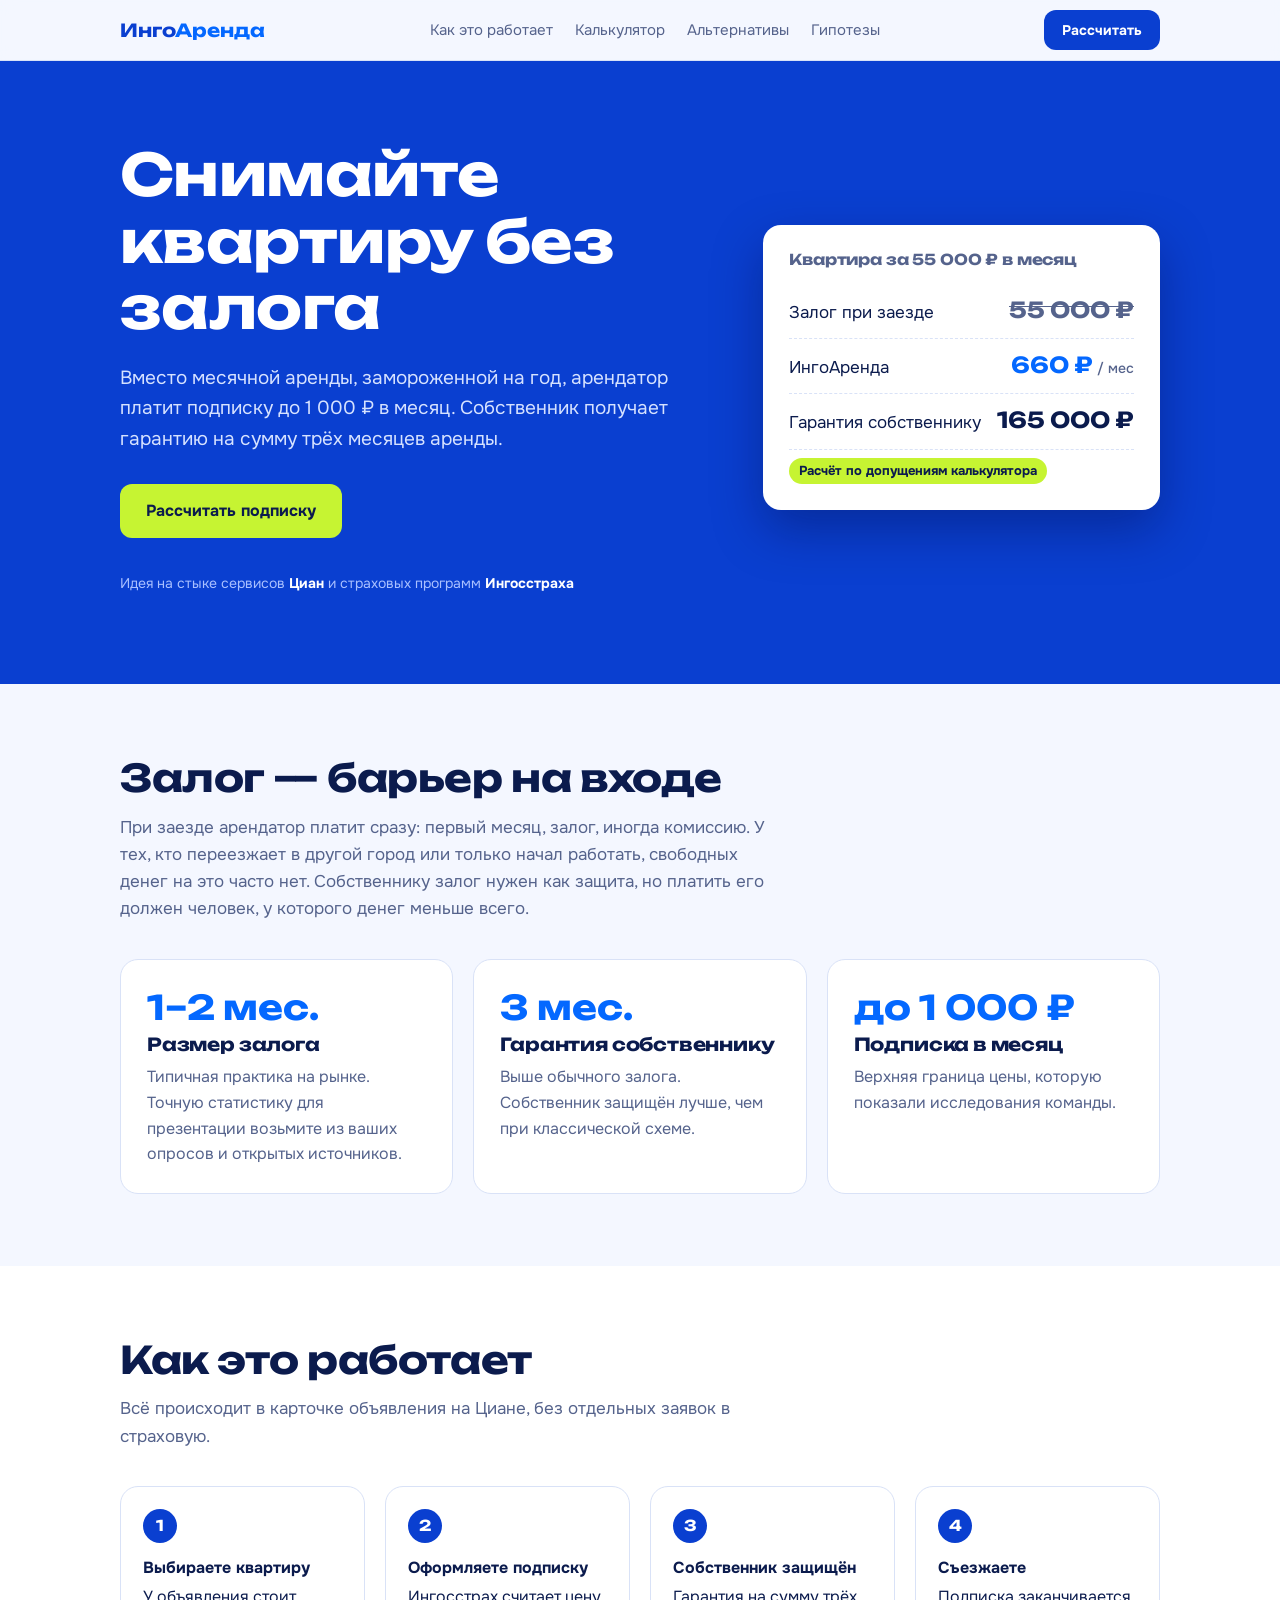
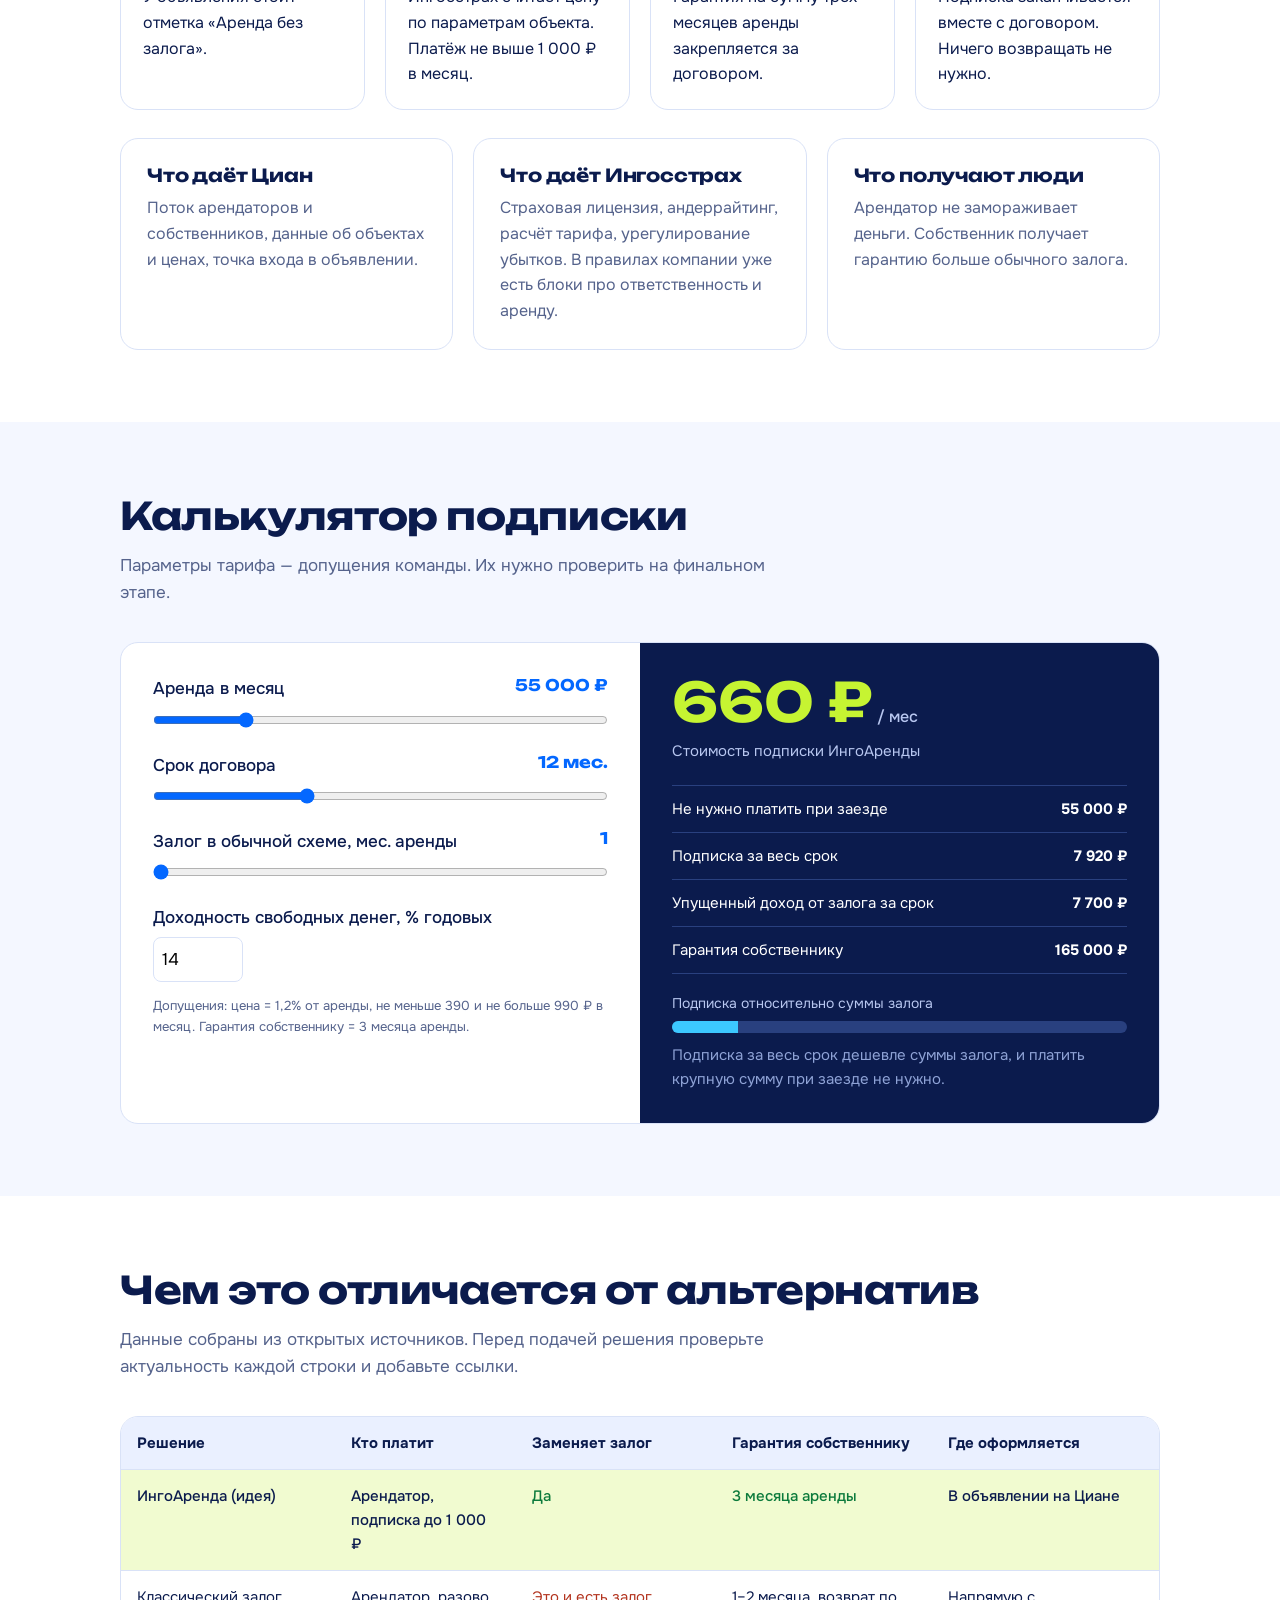
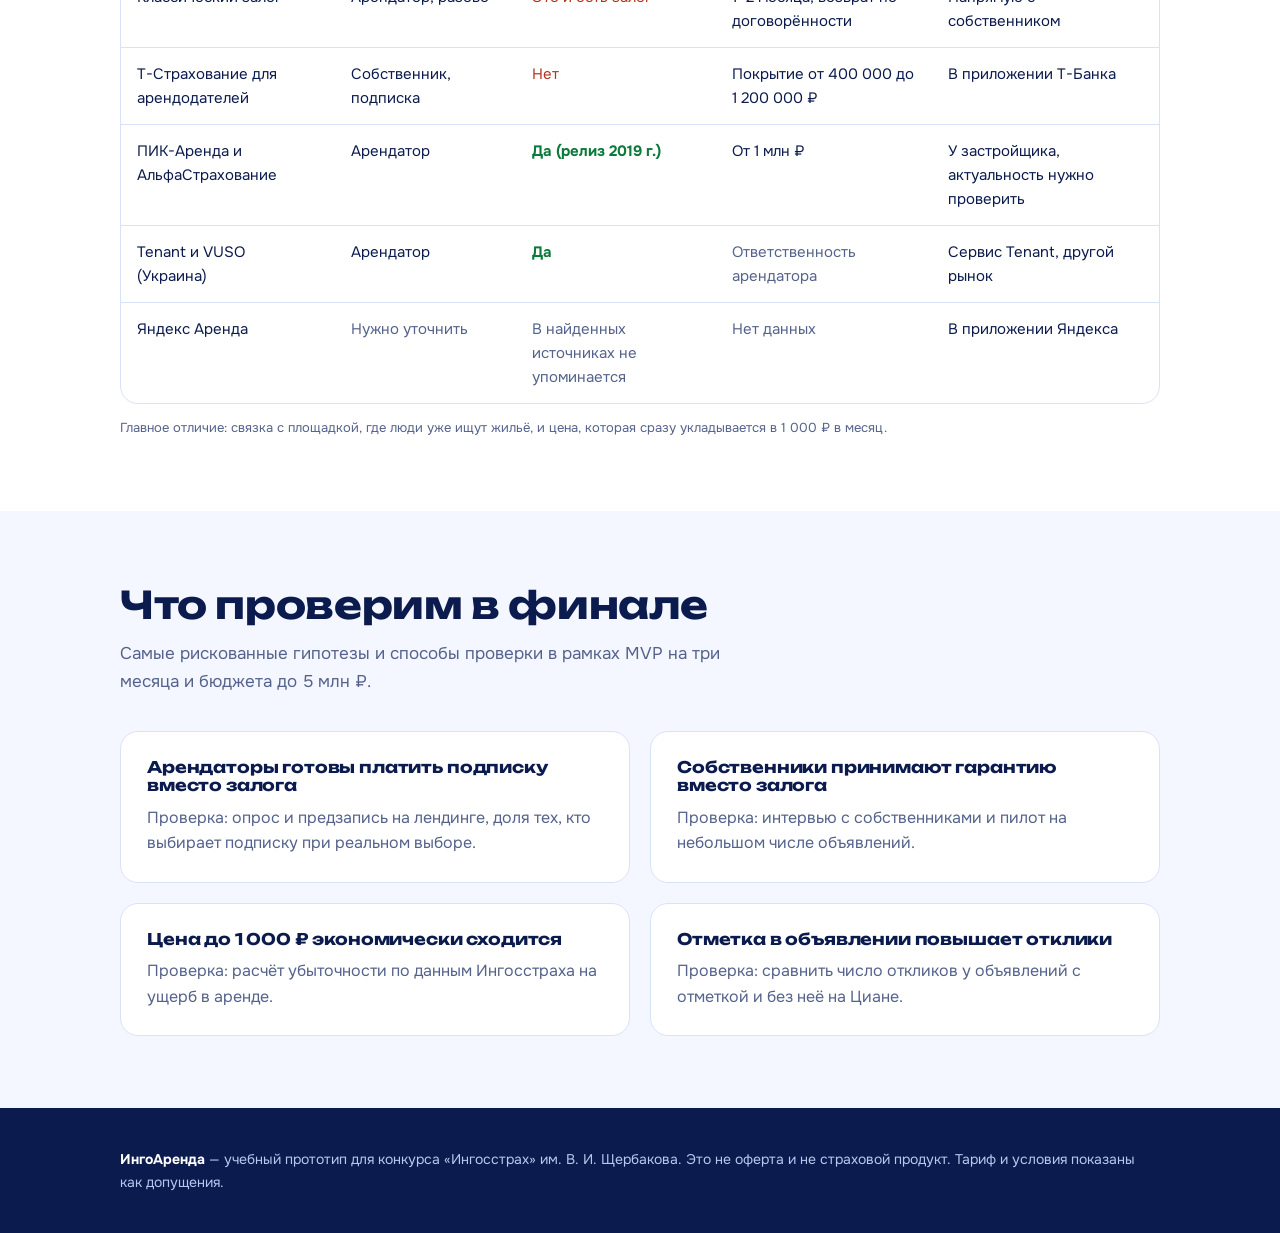
==== index.html @ 10650f71 "Rename index (5).html to index.html" ====
<!DOCTYPE html>
<html lang="ru">
<head>
<meta charset="utf-8">
<meta name="viewport" content="width=device-width, initial-scale=1">
<title>ИнгоАренда — съём без залога</title>
<meta name="description" content="Подписка до 1 000 ₽ в месяц вместо залога. Собственник получает гарантию на 3 месяца аренды. Совместная идея Циана и Ингосстраха.">
<link rel="icon" href="data:image/svg+xml,<svg xmlns='http://www.w3.org/2000/svg' viewBox='0 0 100 100'><text y='.9em' font-size='90'>🔑</text></svg>">
<link rel="preconnect" href="https://fonts.googleapis.com">
<link rel="preconnect" href="https://fonts.gstatic.com" crossorigin>
<link href="https://fonts.googleapis.com/css2?family=Onest:wght@400;500;700&family=Unbounded:wght@500;700&display=swap" rel="stylesheet">
<style>
:root{--ink:#0B1B4D;--ingos:#0A3FD0;--cian:#0468FF;--cyan:#3CC8FF;--lime:#C6F432;--bg:#F4F7FF;--card:#fff;--line:#D9E2F7;--mute:#55638C;--r:18px}
*{box-sizing:border-box;margin:0}
html{scroll-behavior:smooth}
body{font:400 17px/1.6 Onest,system-ui,sans-serif;color:var(--ink);background:var(--bg)}
h1,h2,h3{font-family:Unbounded,Onest,sans-serif;font-weight:700;line-height:1.15;letter-spacing:-.01em}
a{color:inherit}
.wrap{max-width:1080px;margin:0 auto;padding:0 20px}
section{padding:72px 0}
h2{font-size:clamp(26px,4vw,38px);margin-bottom:14px}
.lead{color:var(--mute);max-width:60ch;margin-bottom:36px}
header{position:sticky;top:0;z-index:5;background:rgba(244,247,255,.92);backdrop-filter:blur(8px);border-bottom:1px solid var(--line)}
nav{display:flex;align-items:center;justify-content:space-between;height:60px}
.logo{font:700 18px Unbounded,sans-serif;text-decoration:none;color:var(--ingos)}
.logo span{color:var(--cian)}
nav ul{display:flex;gap:22px;list-style:none;padding:0;font-size:15px}
nav a{text-decoration:none;color:var(--mute)}nav a:hover{color:var(--ink)}
.btn{display:inline-block;background:var(--ingos);color:#fff;padding:14px 26px;border-radius:12px;font-weight:700;text-decoration:none;border:0;cursor:pointer;font-size:16px;font-family:inherit}
.btn:hover{background:var(--cian)}
:focus-visible{outline:3px solid var(--cyan);outline-offset:2px}
.hero{background:var(--ingos);color:#fff;padding:80px 0 90px;overflow:hidden}
.hero-grid{display:grid;grid-template-columns:1.2fr .8fr;gap:48px;align-items:center}
.hero h1{font-size:clamp(32px,5.6vw,58px);margin-bottom:22px}
.hero p{font-size:19px;color:#D6E2FF;max-width:48ch;margin-bottom:30px}
.hero .btn{background:var(--lime);color:var(--ink)}
.hero .btn:hover{background:#fff}
.partners{margin-top:34px;font-size:14px;color:#A9C0FF}
.partners b{color:#fff}
.swap{background:#fff;color:var(--ink);border-radius:var(--r);padding:26px;box-shadow:0 20px 50px rgba(0,10,60,.35)}
.swap h3{font-size:15px;color:var(--mute);margin-bottom:16px}
.row{display:flex;justify-content:space-between;align-items:baseline;padding:12px 0;border-bottom:1px dashed var(--line)}
.row:last-child{border:0}
.row s{color:var(--mute)}
.row strong{font:700 22px Unbounded,sans-serif}
.row.new strong{color:var(--cian)}
.tag{display:inline-block;background:var(--lime);padding:3px 10px;border-radius:99px;font-size:13px;font-weight:700;margin-top:8px}
.grid3{display:grid;grid-template-columns:repeat(3,1fr);gap:20px}
.card{background:var(--card);border:1px solid var(--line);border-radius:var(--r);padding:26px}
.card h3{font-size:18px;margin-bottom:10px}
.card p{color:var(--mute);font-size:16px}
.stat{font:700 34px Unbounded,sans-serif;color:var(--cian);margin-bottom:6px}
.steps{counter-reset:s;list-style:none;padding:0;display:grid;grid-template-columns:repeat(4,1fr);gap:20px}
.steps li{counter-increment:s;background:var(--card);border:1px solid var(--line);border-radius:var(--r);padding:22px;font-size:16px}
.steps li::before{content:counter(s);display:grid;place-items:center;width:34px;height:34px;border-radius:50%;background:var(--ingos);color:#fff;font:700 15px Unbounded,sans-serif;margin-bottom:12px}
.steps b{display:block;margin-bottom:4px}
.calc{display:grid;grid-template-columns:1fr 1fr;gap:0;border-radius:var(--r);overflow:hidden;border:1px solid var(--line);background:#fff}
.calc .in{padding:32px}
.calc .out{background:var(--ink);color:#fff;padding:32px}
label{display:block;font-weight:500;margin:0 0 6px}
.val{float:right;font:700 16px Unbounded,sans-serif;color:var(--cian)}
input[type=range]{width:100%;accent-color:var(--cian);margin-bottom:24px}
input[type=number]{width:90px;padding:8px;border:1px solid var(--line);border-radius:8px;font:inherit}
.big{font:700 clamp(38px,6vw,54px) Unbounded,sans-serif;color:var(--lime);line-height:1}
.big small{font:500 16px Onest;color:#B8C7F0}
.out p{color:#B8C7F0;font-size:15px;margin:10px 0 0}
.kv{margin-top:22px;border-top:1px solid #29407F}
.kv div{display:flex;justify-content:space-between;gap:12px;padding:11px 0;border-bottom:1px solid #29407F;font-size:15px}
.kv b{color:#fff;white-space:nowrap}
.bar{height:12px;background:#29407F;border-radius:6px;margin-top:6px;overflow:hidden}
.bar i{display:block;height:100%;background:var(--cyan);width:0;transition:width .4s}
.note{font-size:13px;color:var(--mute);margin-top:14px}
.out .note{color:#8FA3D6}
.tw{overflow-x:auto;border:1px solid var(--line);border-radius:var(--r);background:#fff}
table{border-collapse:collapse;width:100%;min-width:760px;font-size:15px}
th,td{padding:14px 16px;text-align:left;vertical-align:top;border-bottom:1px solid var(--line)}
th{background:#EAF0FF;font-weight:700}
tr:last-child td{border:0}
tr.us td{background:#F1FBD0;font-weight:500}
.y{color:#0B7A3B;font-weight:700}.n{color:#B3341F}.q{color:var(--mute)}
.hyp{display:grid;grid-template-columns:repeat(2,1fr);gap:20px}
.hyp .card h3{font-size:16px}
footer{background:var(--ink);color:#B8C7F0;padding:40px 0;font-size:14px}
footer b{color:#fff}
@media(max-width:860px){.hero-grid,.calc,.hyp{grid-template-columns:1fr}.grid3{grid-template-columns:1fr}.steps{grid-template-columns:1fr 1fr}nav ul{display:none}section{padding:52px 0}}
@media(max-width:480px){.steps{grid-template-columns:1fr}}
@media(prefers-reduced-motion:reduce){*{transition:none!important;scroll-behavior:auto!important}}
</style>
</head>
<body>
<header><div class="wrap"><nav>
<a class="logo" href="#top">Инго<span>Аренда</span></a>
<ul><li><a href="#how">Как это работает</a></li><li><a href="#calc">Калькулятор</a></li><li><a href="#compare">Альтернативы</a></li><li><a href="#hyp">Гипотезы</a></li></ul>
<a class="btn" href="#calc" style="padding:9px 18px;font-size:14px">Рассчитать</a>
</nav></div></header>

<main id="top">
<div class="hero"><div class="wrap hero-grid">
<div>
<h1>Снимайте квартиру без залога</h1>
<p>Вместо месячной аренды, замороженной на год, арендатор платит подписку до 1 000 ₽ в месяц. Собственник получает гарантию на сумму трёх месяцев аренды.</p>
<a class="btn" href="#calc">Рассчитать подписку</a>
<div class="partners">Идея на стыке сервисов <b>Циан</b> и страховых программ <b>Ингосстраха</b></div>
</div>
<div class="swap">
<h3>Квартира за 55 000 ₽ в месяц</h3>
<div class="row"><span>Залог при заезде</span><s><strong>55 000 ₽</strong></s></div>
<div class="row new"><span>ИнгоАренда</span><strong>660 ₽<small style="font:500 14px Onest;color:#55638C"> / мес</small></strong></div>
<div class="row"><span>Гарантия собственнику</span><strong>165 000 ₽</strong></div>
<span class="tag">Расчёт по допущениям калькулятора</span>
</div>
</div></div>

<section id="problem"><div class="wrap">
<h2>Залог — барьер на входе</h2>
<p class="lead">При заезде арендатор платит сразу: первый месяц, залог, иногда комиссию. У тех, кто переезжает в другой город или только начал работать, свободных денег на это часто нет. Собственнику залог нужен как защита, но платить его должен человек, у которого денег меньше всего.</p>
<div class="grid3">
<div class="card"><div class="stat">1–2 мес.</div><h3>Размер залога</h3><p>Типичная практика на рынке. Точную статистику для презентации возьмите из ваших опросов и открытых источников.</p></div>
<div class="card"><div class="stat">3 мес.</div><h3>Гарантия собственнику</h3><p>Выше обычного залога. Собственник защищён лучше, чем при классической схеме.</p></div>
<div class="card"><div class="stat">до 1 000 ₽</div><h3>Подписка в месяц</h3><p>Верхняя граница цены, которую показали исследования команды.</p></div>
</div>
</div></section>

<section id="how" style="background:#fff"><div class="wrap">
<h2>Как это работает</h2>
<p class="lead">Всё происходит в карточке объявления на Циане, без отдельных заявок в страховую.</p>
<ol class="steps">
<li><b>Выбираете квартиру</b>У объявления стоит отметка «Аренда без залога».</li>
<li><b>Оформляете подписку</b>Ингосстрах считает цену по параметрам объекта. Платёж не выше 1 000 ₽ в месяц.</li>
<li><b>Собственник защищён</b>Гарантия на сумму трёх месяцев аренды закрепляется за договором.</li>
<li><b>Съезжаете</b>Подписка заканчивается вместе с договором. Ничего возвращать не нужно.</li>
</ol>
<div class="grid3" style="margin-top:28px">
<div class="card"><h3>Что даёт Циан</h3><p>Поток арендаторов и собственников, данные об объектах и ценах, точка входа в объявлении.</p></div>
<div class="card"><h3>Что даёт Ингосстрах</h3><p>Страховая лицензия, андеррайтинг, расчёт тарифа, урегулирование убытков. В правилах компании уже есть блоки про ответственность и аренду.</p></div>
<div class="card"><h3>Что получают люди</h3><p>Арендатор не замораживает деньги. Собственник получает гарантию больше обычного залога.</p></div>
</div>
</div></section>

<section id="calc"><div class="wrap">
<h2>Калькулятор подписки</h2>
<p class="lead">Параметры тарифа — допущения команды. Их нужно проверить на финальном этапе.</p>
<div class="calc">
<div class="in">
<label for="rent">Аренда в месяц <span class="val" id="rentV"></span></label>
<input id="rent" type="range" min="20000" max="200000" step="1000" value="55000">
<label for="term">Срок договора <span class="val" id="termV"></span></label>
<input id="term" type="range" min="6" max="24" step="1" value="12">
<label for="dep">Залог в обычной схеме, мес. аренды <span class="val" id="depV"></span></label>
<input id="dep" type="range" min="1" max="3" step="1" value="1">
<label for="rate">Доходность свободных денег, % годовых</label>
<input id="rate" type="number" min="0" max="30" step="1" value="14">
<p class="note">Допущения: цена = 1,2% от аренды, не меньше 390 и не больше 990 ₽ в месяц. Гарантия собственнику = 3 месяца аренды.</p>
</div>
<div class="out" aria-live="polite">
<div class="big"><span id="price">0</span> ₽<small> / мес</small></div>
<p>Стоимость подписки ИнгоАренды</p>
<div class="kv">
<div><span>Не нужно платить при заезде</span><b id="frozen"></b></div>
<div><span>Подписка за весь срок</span><b id="total"></b></div>
<div><span>Упущенный доход от залога за срок</span><b id="lost"></b></div>
<div><span>Гарантия собственнику</span><b id="guar"></b></div>
</div>
<div style="margin-top:18px;font-size:14px;color:#B8C7F0">Подписка относительно суммы залога<div class="bar"><i id="bar"></i></div></div>
<p class="note" id="verdict"></p>
</div>
</div>
</div></section>

<section id="compare" style="background:#fff"><div class="wrap">
<h2>Чем это отличается от альтернатив</h2>
<p class="lead">Данные собраны из открытых источников. Перед подачей решения проверьте актуальность каждой строки и добавьте ссылки.</p>
<div class="tw"><table>
<thead><tr><th>Решение</th><th>Кто платит</th><th>Заменяет залог</th><th>Гарантия собственнику</th><th>Где оформляется</th></tr></thead>
<tbody>
<tr class="us"><td>ИнгоАренда (идея)</td><td>Арендатор, подписка до 1 000 ₽</td><td class="y">Да</td><td class="y">3 месяца аренды</td><td>В объявлении на Циане</td></tr>
<tr><td>Классический залог</td><td>Арендатор, разово</td><td class="n">Это и есть залог</td><td>1–2 месяца, возврат по договорённости</td><td>Напрямую с собственником</td></tr>
<tr><td>Т-Страхование для арендодателей</td><td>Собственник, подписка</td><td class="n">Нет</td><td>Покрытие от 400 000 до 1 200 000 ₽</td><td>В приложении Т-Банка</td></tr>
<tr><td>ПИК-Аренда и АльфаСтрахование</td><td>Арендатор</td><td class="y">Да (релиз 2019 г.)</td><td>От 1 млн ₽</td><td>У застройщика, актуальность нужно проверить</td></tr>
<tr><td>Tenant и VUSO (Украина)</td><td>Арендатор</td><td class="y">Да</td><td class="q">Ответственность арендатора</td><td>Сервис Tenant, другой рынок</td></tr>
<tr><td>Яндекс Аренда</td><td class="q">Нужно уточнить</td><td class="q">В найденных источниках не упоминается</td><td class="q">Нет данных</td><td>В приложении Яндекса</td></tr>
</tbody></table></div>
<p class="note">Главное отличие: связка с площадкой, где люди уже ищут жильё, и цена, которая сразу укладывается в 1 000 ₽ в месяц.</p>
</div></section>

<section id="hyp"><div class="wrap">
<h2>Что проверим в финале</h2>
<p class="lead">Самые рискованные гипотезы и способы проверки в рамках MVP на три месяца и бюджета до 5 млн ₽.</p>
<div class="hyp">
<div class="card"><h3>Арендаторы готовы платить подписку вместо залога</h3><p>Проверка: опрос и предзапись на лендинге, доля тех, кто выбирает подписку при реальном выборе.</p></div>
<div class="card"><h3>Собственники принимают гарантию вместо залога</h3><p>Проверка: интервью с собственниками и пилот на небольшом числе объявлений.</p></div>
<div class="card"><h3>Цена до 1 000 ₽ экономически сходится</h3><p>Проверка: расчёт убыточности по данным Ингосстраха на ущерб в аренде.</p></div>
<div class="card"><h3>Отметка в объявлении повышает отклики</h3><p>Проверка: сравнить число откликов у объявлений с отметкой и без неё на Циане.</p></div>
</div>
</div></section>
</main>

<footer><div class="wrap"><b>ИнгоАренда</b> — учебный прототип для конкурса «Ингосстрах» им. В. И. Щербакова. Это не оферта и не страховой продукт. Тариф и условия показаны как допущения.</div></footer>

<script>
const $=id=>document.getElementById(id);
const fmt=n=>Math.round(n).toLocaleString('ru-RU').replace(/\u00a0/g,' ')+' ₽';
function calc(){
  const rent=+$('rent').value, term=+$('term').value, dep=+$('dep').value;
  const rate=Math.max(0,Math.min(30,+$('rate').value||0));
  const price=Math.min(990,Math.max(390,Math.round(rent*0.012/10)*10));
  const frozen=rent*dep, total=price*term, lost=frozen*rate/100*term/12;
  $('rentV').textContent=fmt(rent);
  $('termV').textContent=term+' мес.';
  $('depV').textContent=dep;
  $('price').textContent=price.toLocaleString('ru-RU');
  $('frozen').textContent=fmt(frozen);
  $('total').textContent=fmt(total);
  $('lost').textContent=fmt(lost);
  $('guar').textContent=fmt(rent*3);
  $('bar').style.width=Math.min(100,total/frozen*100)+'%';
  $('verdict').textContent=total>frozen
    ? 'Подписка за весь срок дороже залога, но залог возвращают, а подписка нет. Ценность в том, что не нужно платить крупную сумму при заезде.'
    : 'Подписка за весь срок дешевле суммы залога, и платить крупную сумму при заезде не нужно.';
}
document.querySelectorAll('.in input').forEach(e=>e.addEventListener('input',calc));
calc();
</script>
</body>
</html>
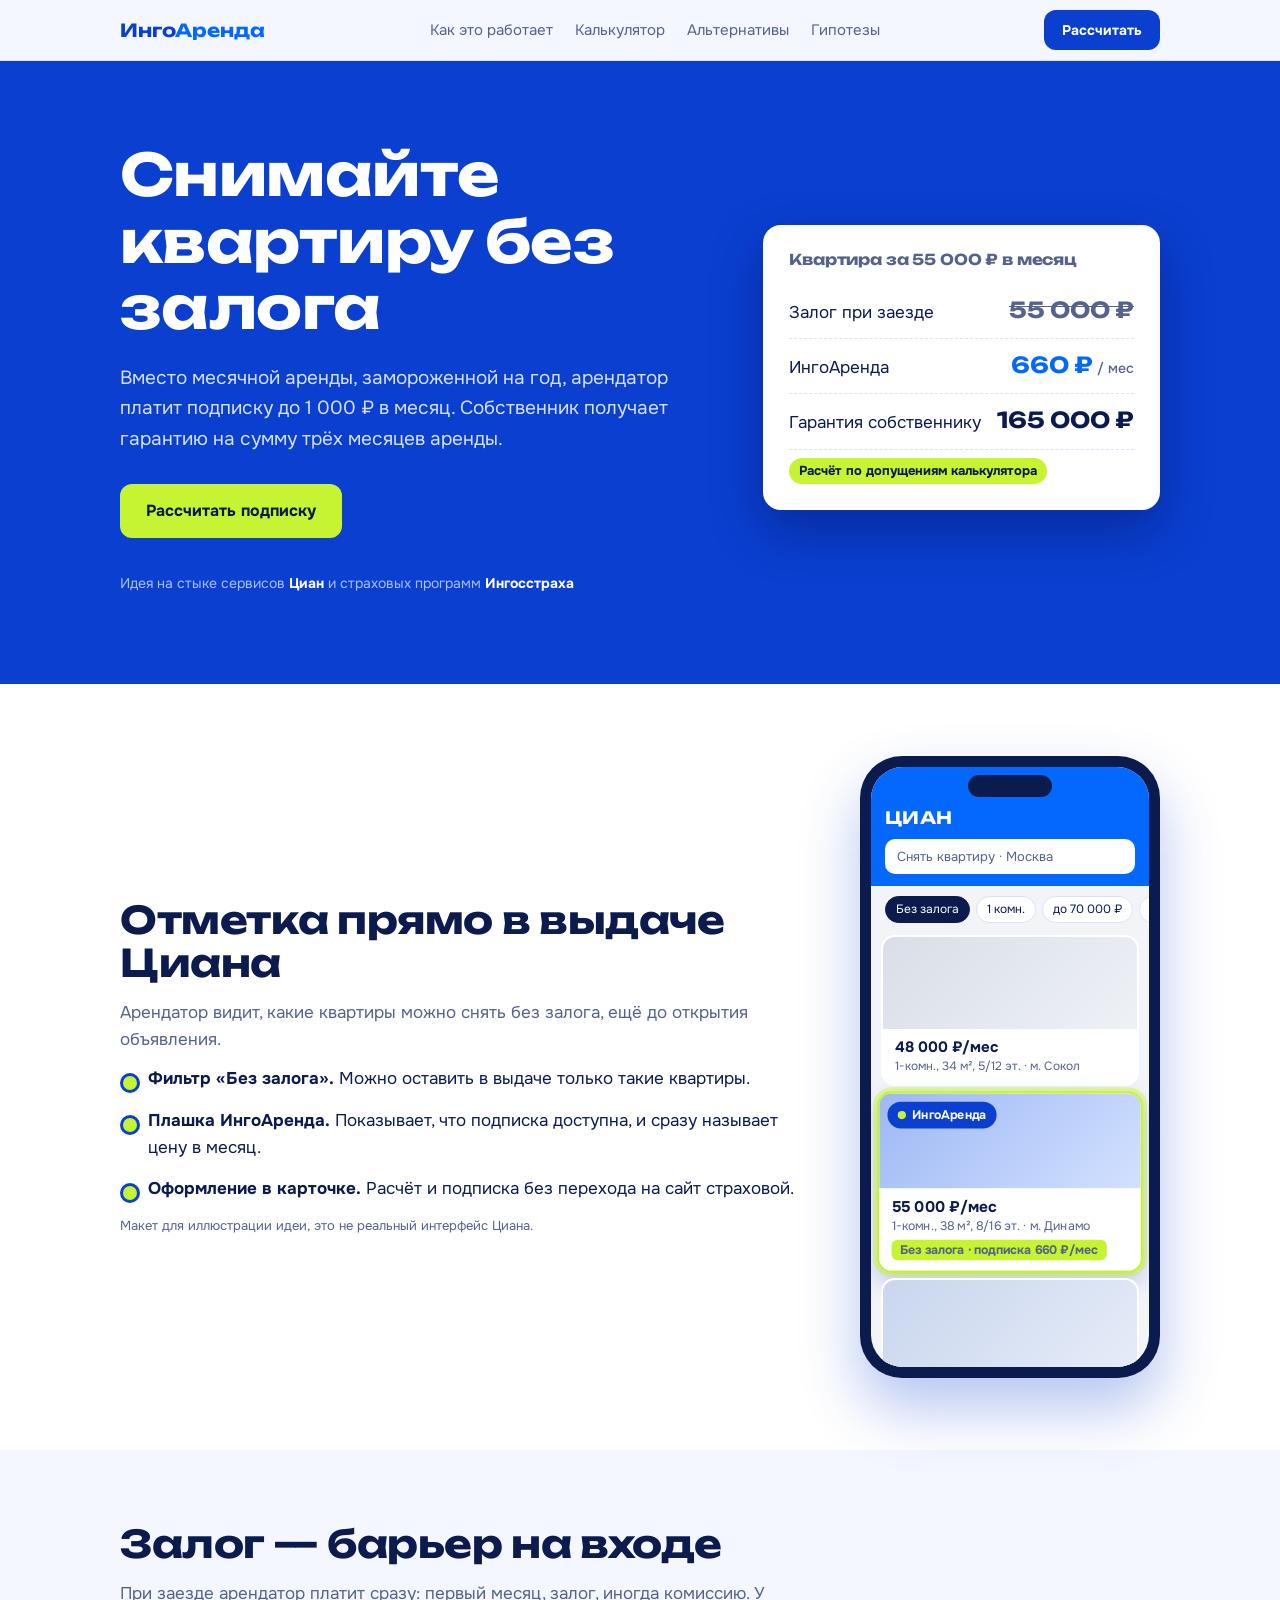
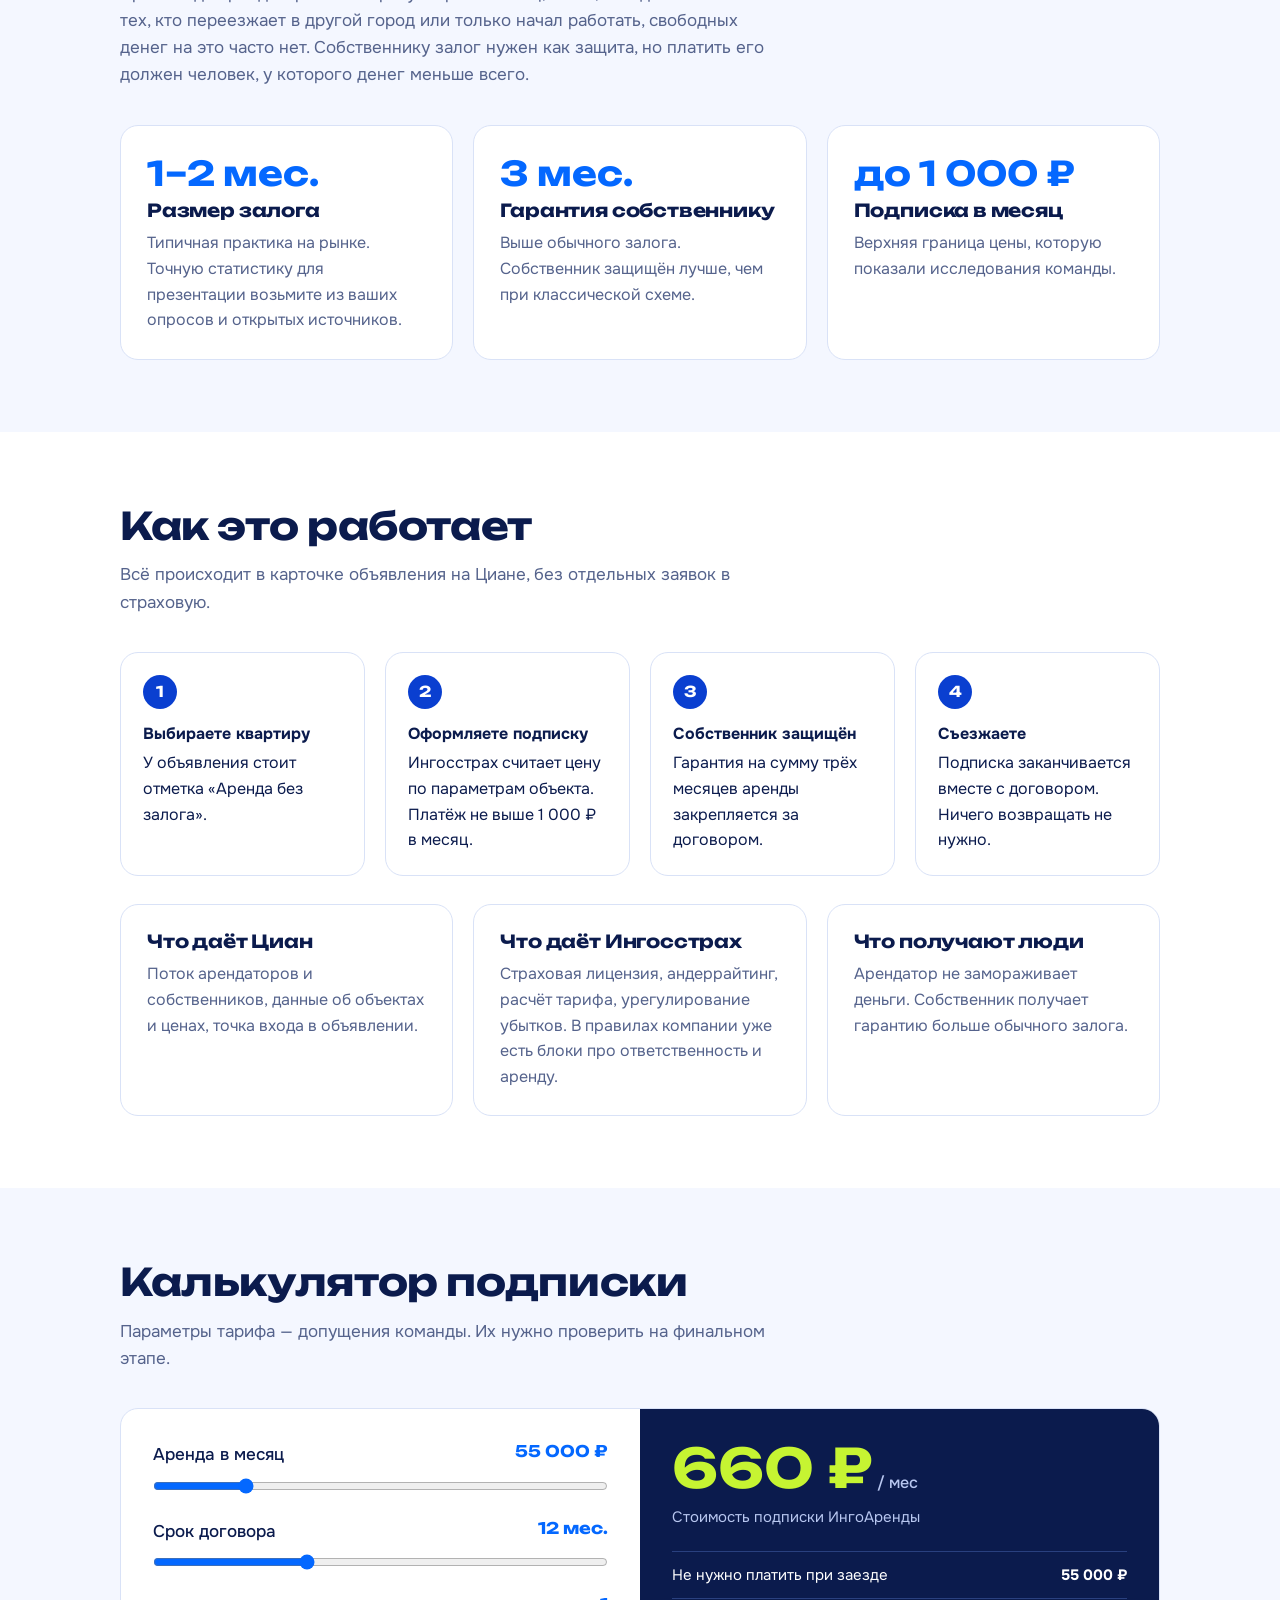
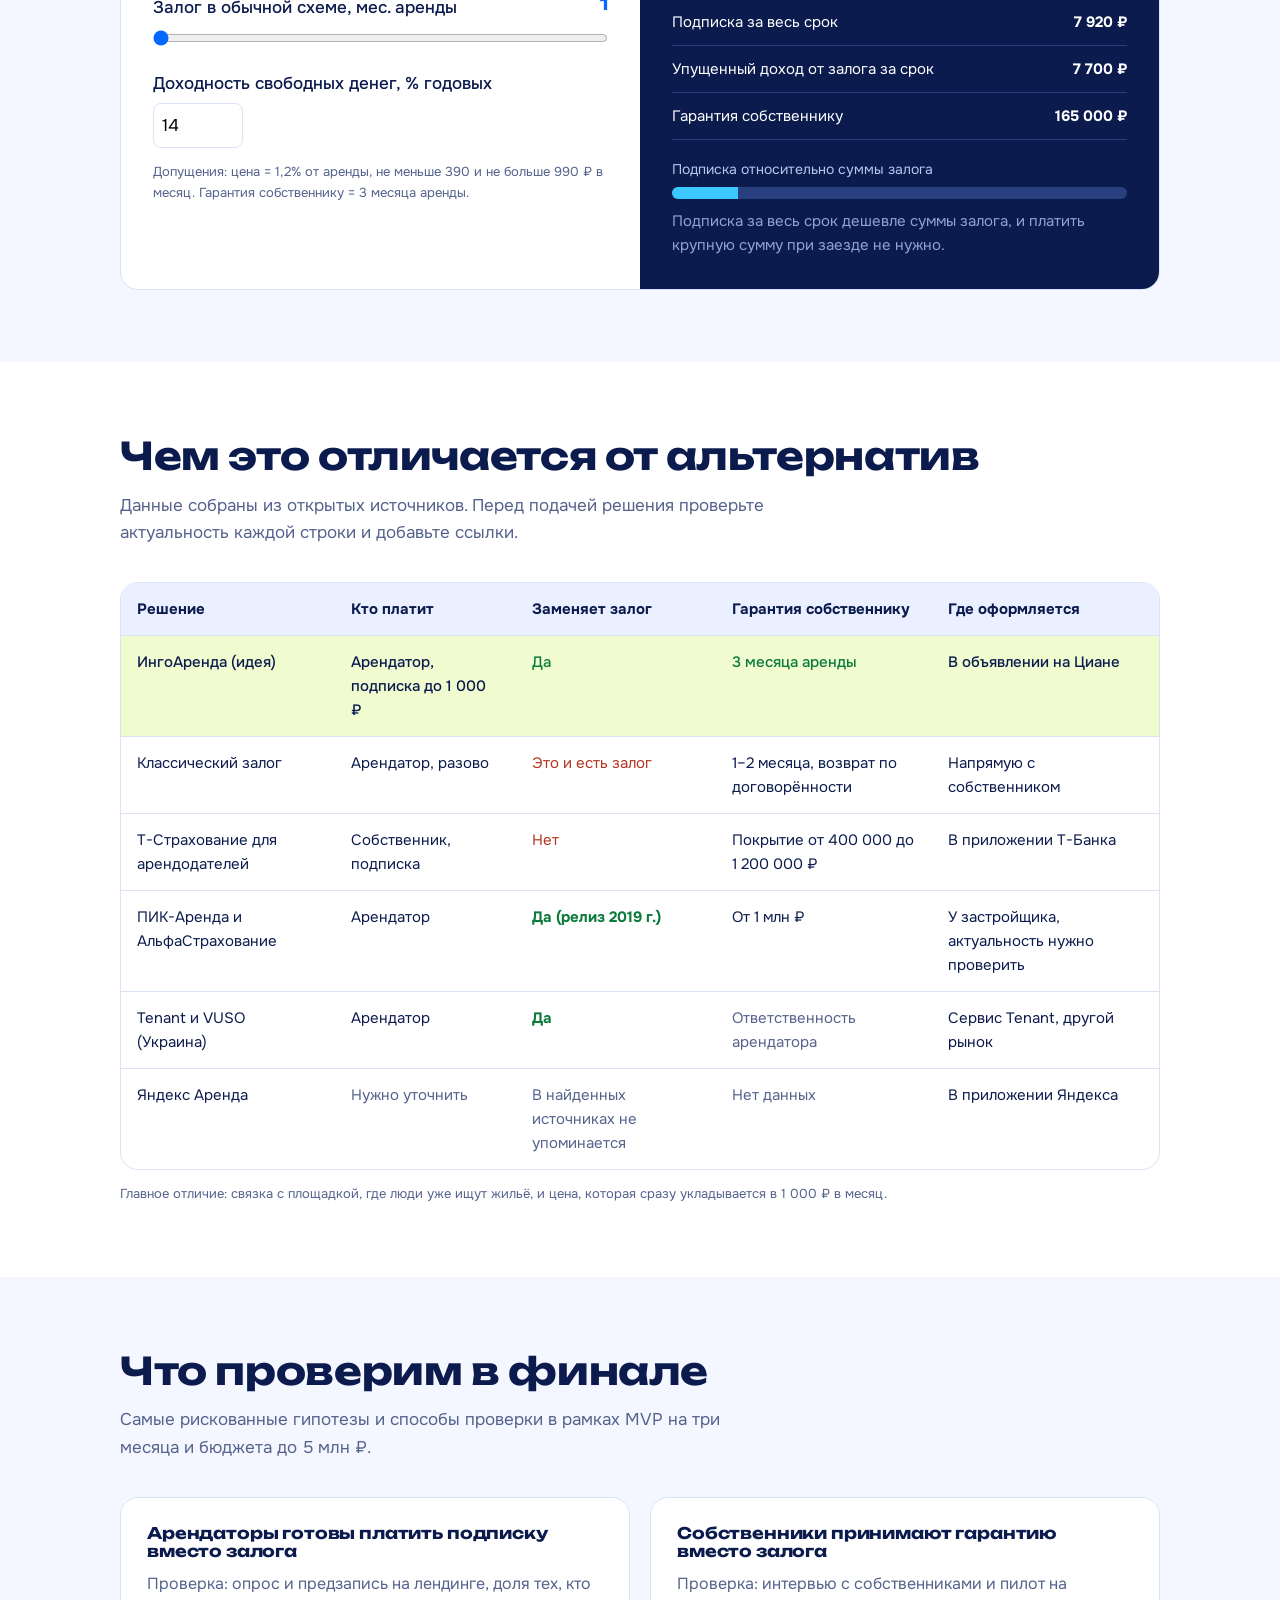
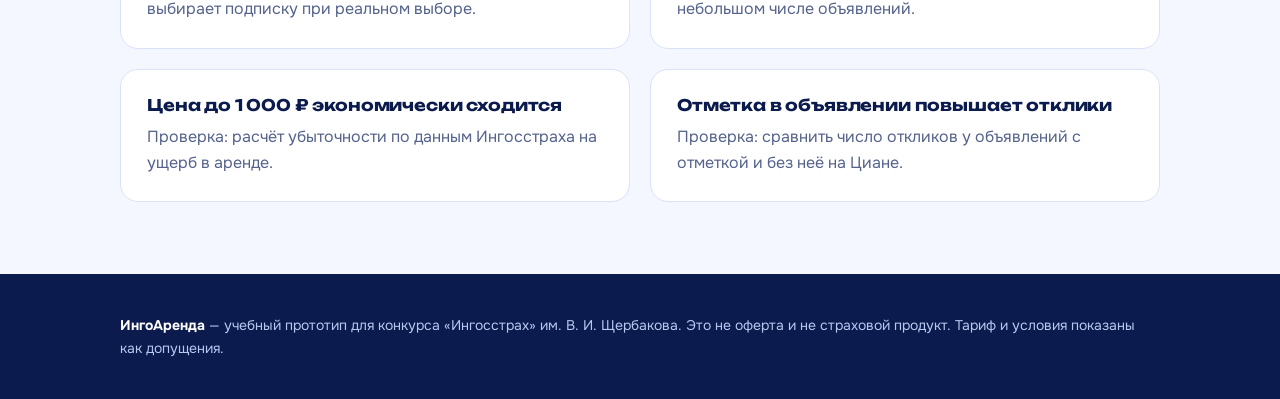
==== commit 919abfae: "Update index.html" ====
--- a/index.html
+++ b/index.html
@@ -82,6 +82,31 @@
 .hyp .card h3{font-size:16px}
 footer{background:var(--ink);color:#B8C7F0;padding:40px 0;font-size:14px}
 footer b{color:#fff}
+.show{display:grid;grid-template-columns:1fr auto;gap:56px;align-items:center}
+.phone{width:300px;background:#0B1B4D;border-radius:42px;padding:11px;box-shadow:0 30px 60px rgba(10,63,208,.3);margin:0 auto}
+.scr{background:#F2F4F8;border-radius:32px;overflow:hidden;height:600px;position:relative;font-size:13px;line-height:1.35}
+.scr::before{content:"";position:absolute;top:8px;left:50%;width:84px;height:22px;margin-left:-42px;background:#0B1B4D;border-radius:12px;z-index:2}
+.cian-top{background:var(--cian);color:#fff;padding:40px 14px 12px}
+.cian-top b{font:700 17px Unbounded,sans-serif;letter-spacing:.02em}
+.srch{background:#fff;color:var(--mute);border-radius:10px;padding:9px 12px;margin-top:10px}
+.chips{display:flex;gap:6px;padding:10px 14px 4px;overflow:hidden;white-space:nowrap}
+.chips span{background:#fff;border:1px solid var(--line);border-radius:99px;padding:4px 10px;font-size:12px}
+.chips span.on{background:var(--ink);color:#fff;border-color:var(--ink)}
+.ad{background:#fff;margin:8px 10px;border-radius:14px;overflow:hidden;position:relative;border:2px solid transparent}
+.ad .ph{height:92px;background:linear-gradient(135deg,#C9D6EE,#E6ECF8);display:flex;align-items:flex-end;padding:8px}
+.ad .ph.b{background:linear-gradient(135deg,#9DB8F5,#D3E1FF)}
+.ad .ph.c{background:linear-gradient(135deg,#D9DEE8,#EEF1F6)}
+.ad .tx{padding:8px 12px 10px}
+.ad .tx b{display:block;font-size:15px}
+.ad .tx span{color:var(--mute);font-size:12px}
+.ad.hl{border-color:var(--lime);box-shadow:0 0 0 4px rgba(198,244,50,.45),0 10px 24px rgba(10,63,208,.25);transform:scale(1.03)}
+.pill{position:absolute;top:8px;left:8px;background:var(--ingos);color:#fff;font-weight:700;font-size:12px;padding:5px 10px;border-radius:99px;display:flex;gap:6px;align-items:center}
+.pill i{width:8px;height:8px;border-radius:50%;background:var(--lime)}
+.nodep{display:inline-block;background:var(--lime);color:var(--ink);font-weight:700;font-size:11px;padding:2px 8px;border-radius:6px;margin-top:4px}
+.show ul{list-style:none;padding:0;display:grid;gap:14px;margin-top:8px}
+.show li{padding-left:28px;position:relative}
+.show li::before{content:"";position:absolute;left:0;top:8px;width:14px;height:14px;border-radius:50%;background:var(--lime);border:3px solid var(--ingos)}
+@media(max-width:860px){.show{grid-template-columns:1fr}.scr{height:560px}}
 @media(max-width:860px){.hero-grid,.calc,.hyp{grid-template-columns:1fr}.grid3{grid-template-columns:1fr}.steps{grid-template-columns:1fr 1fr}nav ul{display:none}section{padding:52px 0}}
 @media(max-width:480px){.steps{grid-template-columns:1fr}}
 @media(prefers-reduced-motion:reduce){*{transition:none!important;scroll-behavior:auto!important}}
@@ -110,6 +135,28 @@
 <span class="tag">Расчёт по допущениям калькулятора</span>
 </div>
 </div></div>
+
+<section id="phone" style="background:#fff"><div class="wrap show">
+<div>
+<h2>Отметка прямо в выдаче Циана</h2>
+<p class="lead" style="margin-bottom:12px">Арендатор видит, какие квартиры можно снять без залога, ещё до открытия объявления.</p>
+<ul>
+<li><b>Фильтр «Без залога».</b> Можно оставить в выдаче только такие квартиры.</li>
+<li><b>Плашка ИнгоАренда.</b> Показывает, что подписка доступна, и сразу называет цену в месяц.</li>
+<li><b>Оформление в карточке.</b> Расчёт и подписка без перехода на сайт страховой.</li>
+</ul>
+<p class="note">Макет для иллюстрации идеи, это не реальный интерфейс Циана.</p>
+</div>
+<div class="phone" role="img" aria-label="Телефон с выдачей квартир на Циане. Одна квартира выделена плашкой ИнгоАренда">
+<div class="scr">
+<div class="cian-top"><b>ЦИАН</b><div class="srch">Снять квартиру · Москва</div></div>
+<div class="chips"><span class="on">Без залога</span><span>1 комн.</span><span>до 70 000 ₽</span><span>Метро</span></div>
+<div class="ad"><div class="ph c"></div><div class="tx"><b>48 000 ₽/мес</b><span>1-комн., 34 м², 5/12 эт. · м. Сокол</span></div></div>
+<div class="ad hl"><div class="ph b"></div><div class="pill"><i></i>ИнгоАренда</div><div class="tx"><b>55 000 ₽/мес</b><span>1-комн., 38 м², 8/16 эт. · м. Динамо</span><br><span class="nodep">Без залога · подписка 660 ₽/мес</span></div></div>
+<div class="ad"><div class="ph"></div><div class="tx"><b>62 000 ₽/мес</b><span>2-комн., 45 м², 3/9 эт. · м. Аэропорт</span></div></div>
+</div>
+</div>
+</div></section>
 
 <section id="problem"><div class="wrap">
 <h2>Залог — барьер на входе</h2>
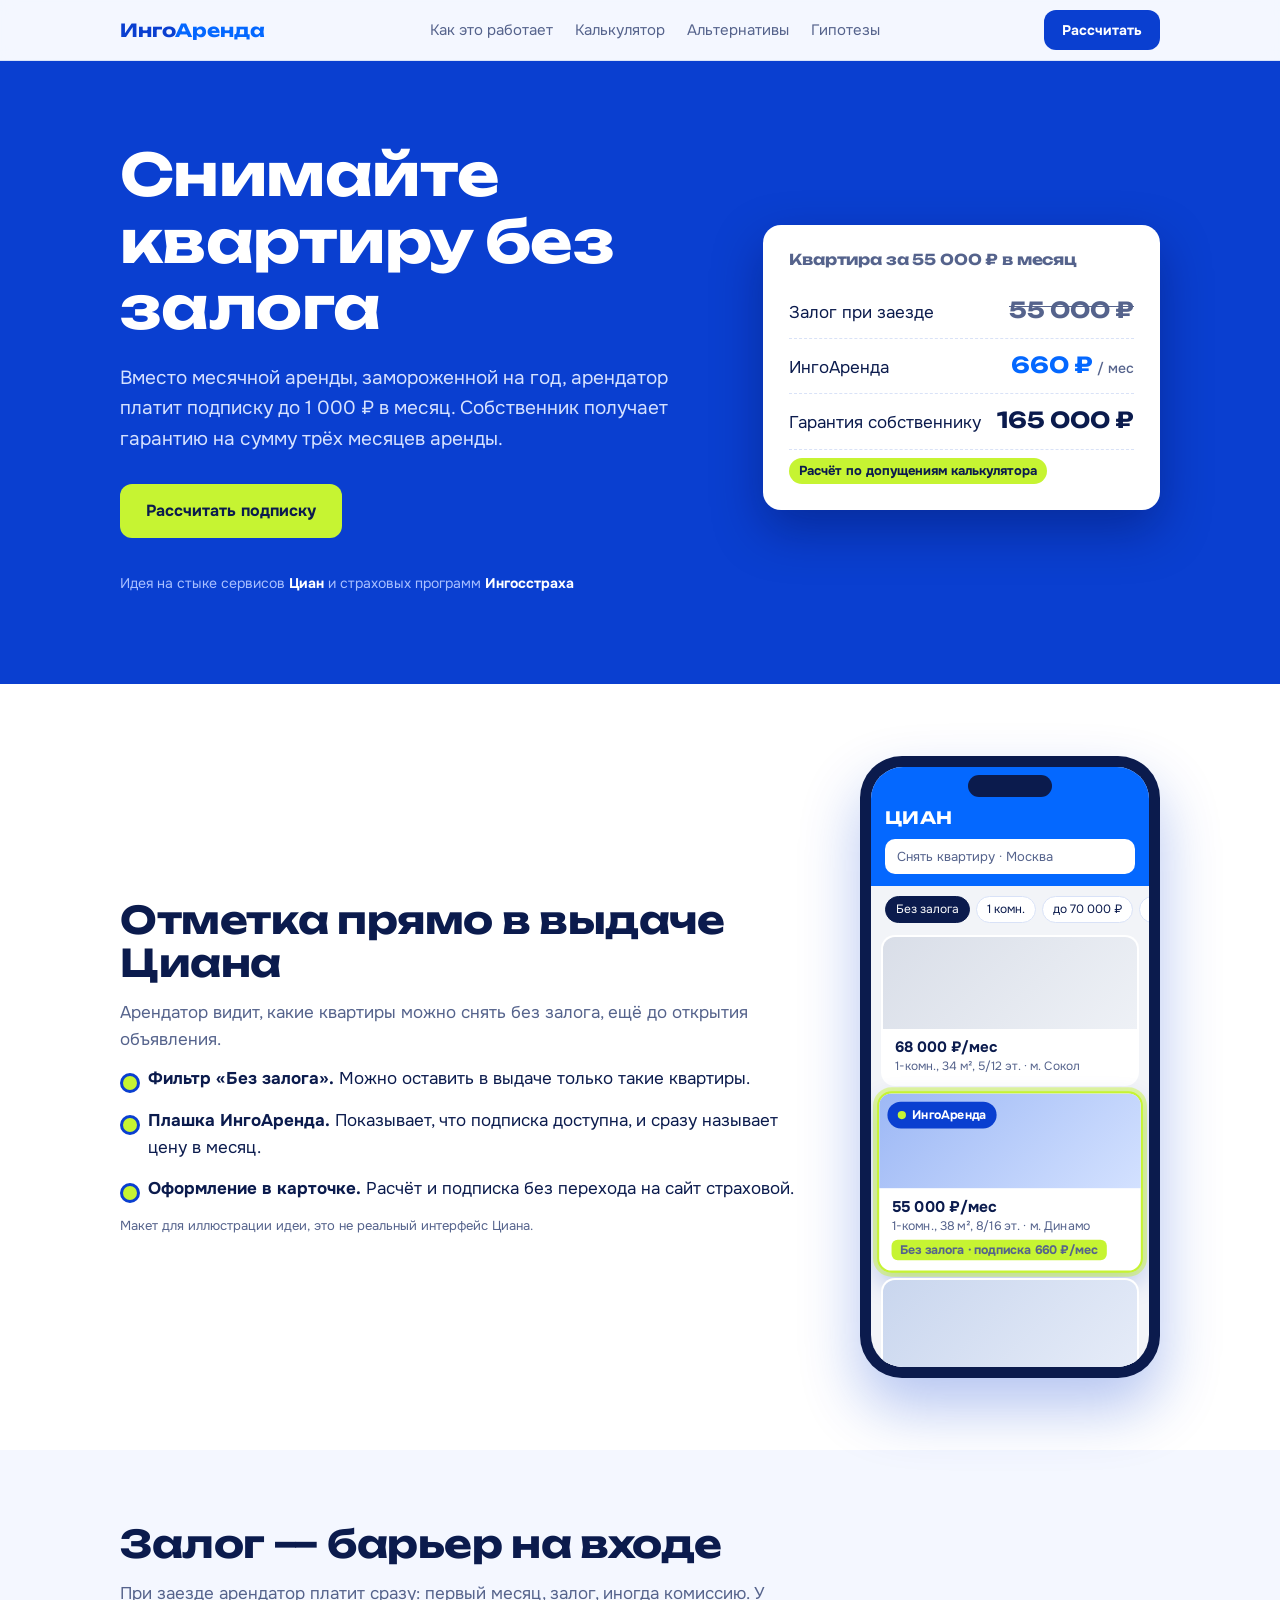
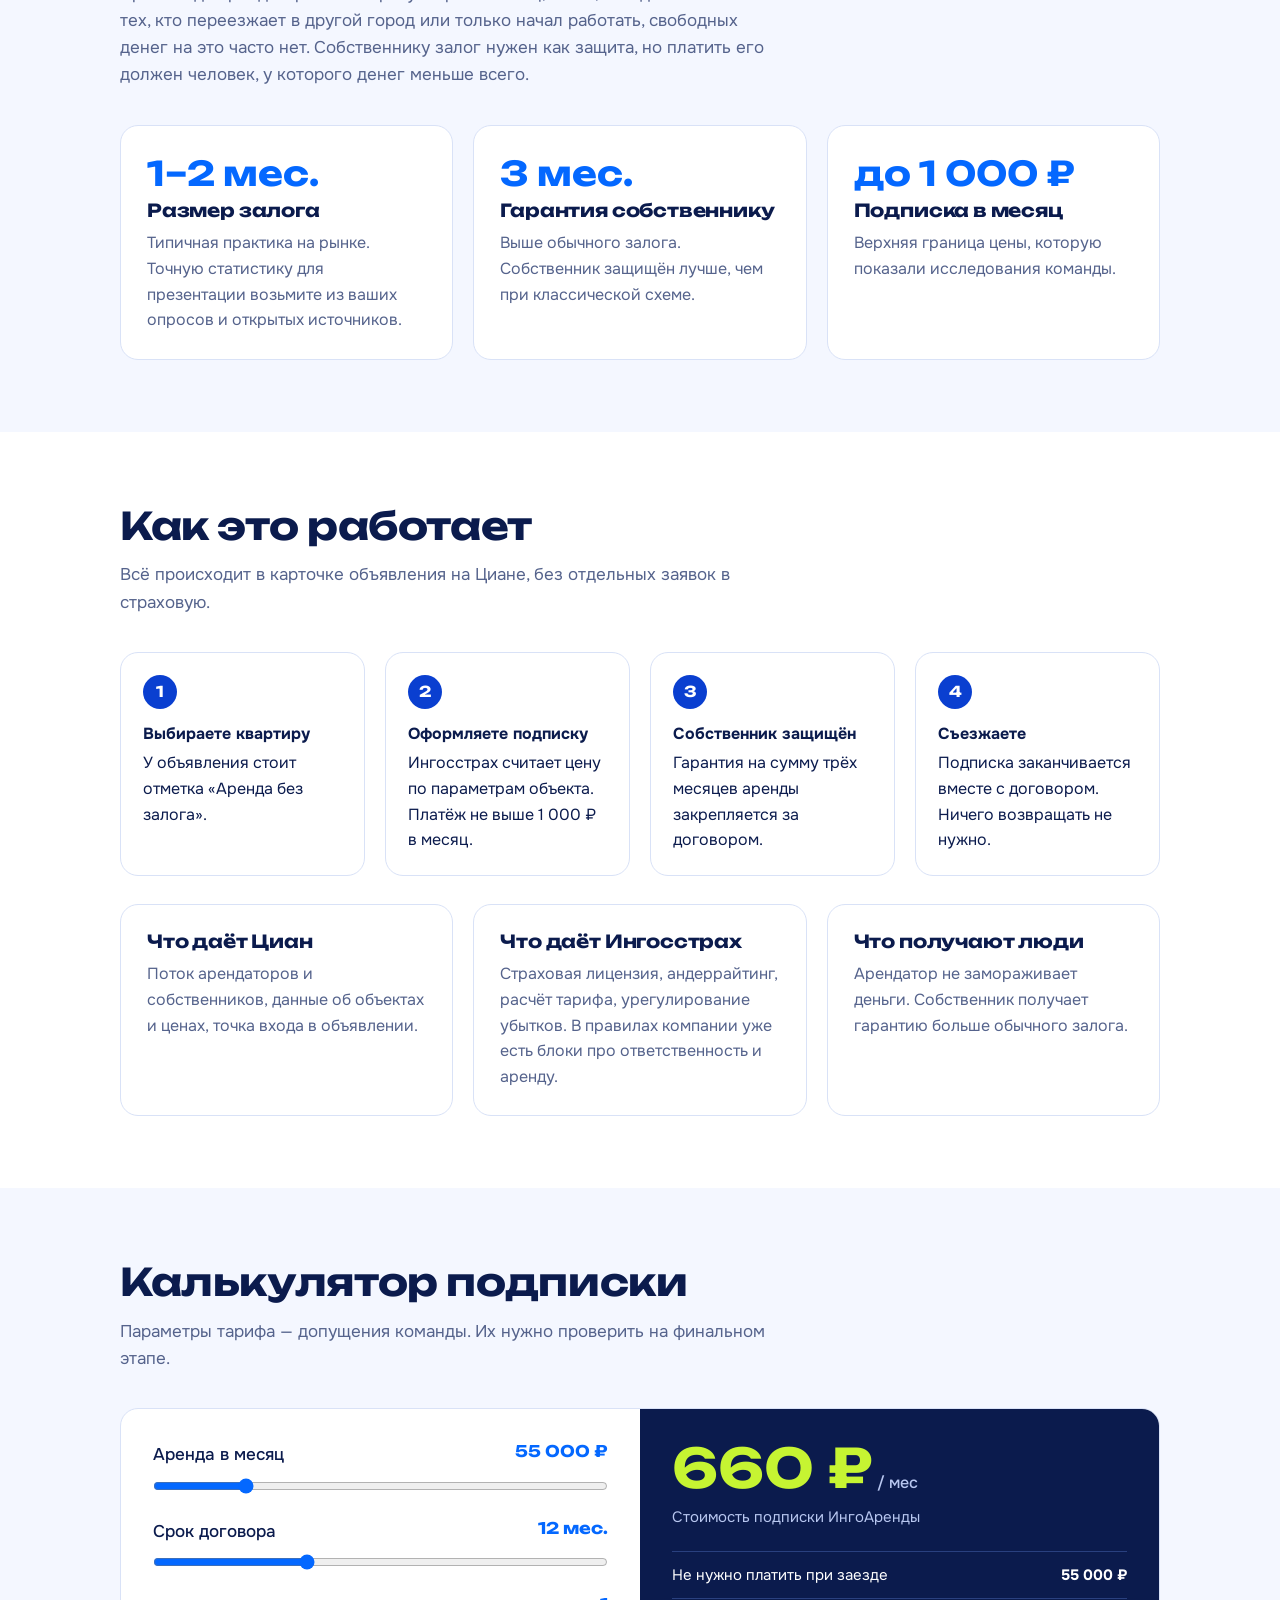
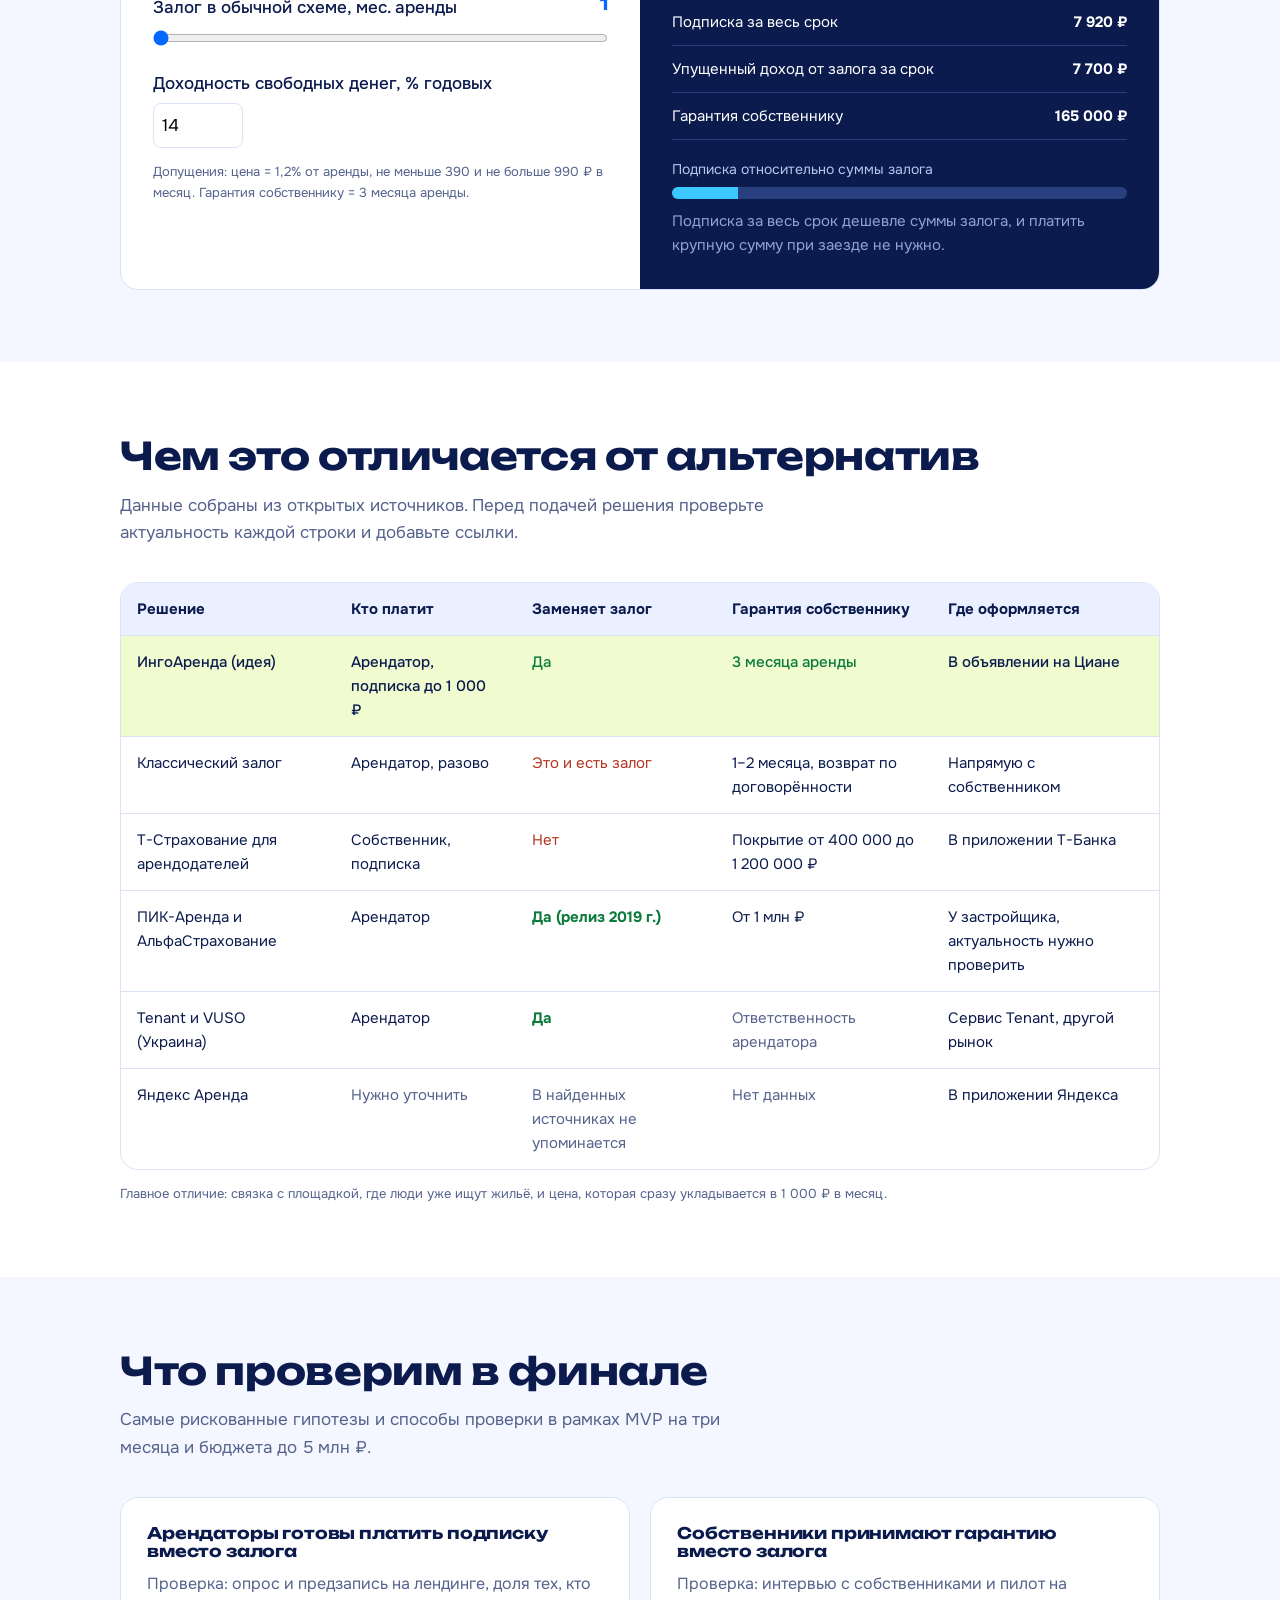
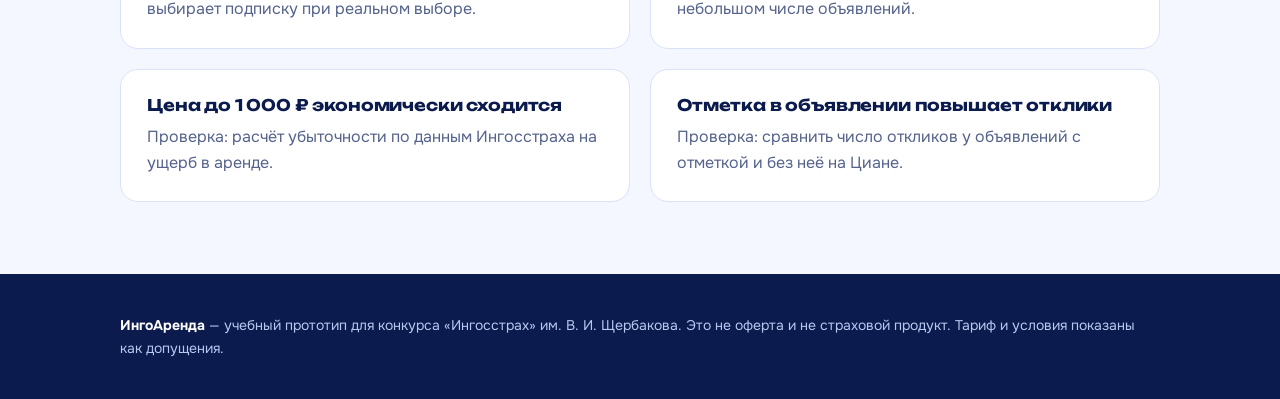
==== commit 58189a64: "Update index.html" ====
--- a/index.html
+++ b/index.html
@@ -151,7 +151,7 @@
 <div class="scr">
 <div class="cian-top"><b>ЦИАН</b><div class="srch">Снять квартиру · Москва</div></div>
 <div class="chips"><span class="on">Без залога</span><span>1 комн.</span><span>до 70 000 ₽</span><span>Метро</span></div>
-<div class="ad"><div class="ph c"></div><div class="tx"><b>48 000 ₽/мес</b><span>1-комн., 34 м², 5/12 эт. · м. Сокол</span></div></div>
+<div class="ad"><div class="ph c"></div><div class="tx"><b>68 000 ₽/мес</b><span>1-комн., 34 м², 5/12 эт. · м. Сокол</span></div></div>
 <div class="ad hl"><div class="ph b"></div><div class="pill"><i></i>ИнгоАренда</div><div class="tx"><b>55 000 ₽/мес</b><span>1-комн., 38 м², 8/16 эт. · м. Динамо</span><br><span class="nodep">Без залога · подписка 660 ₽/мес</span></div></div>
 <div class="ad"><div class="ph"></div><div class="tx"><b>62 000 ₽/мес</b><span>2-комн., 45 м², 3/9 эт. · м. Аэропорт</span></div></div>
 </div>
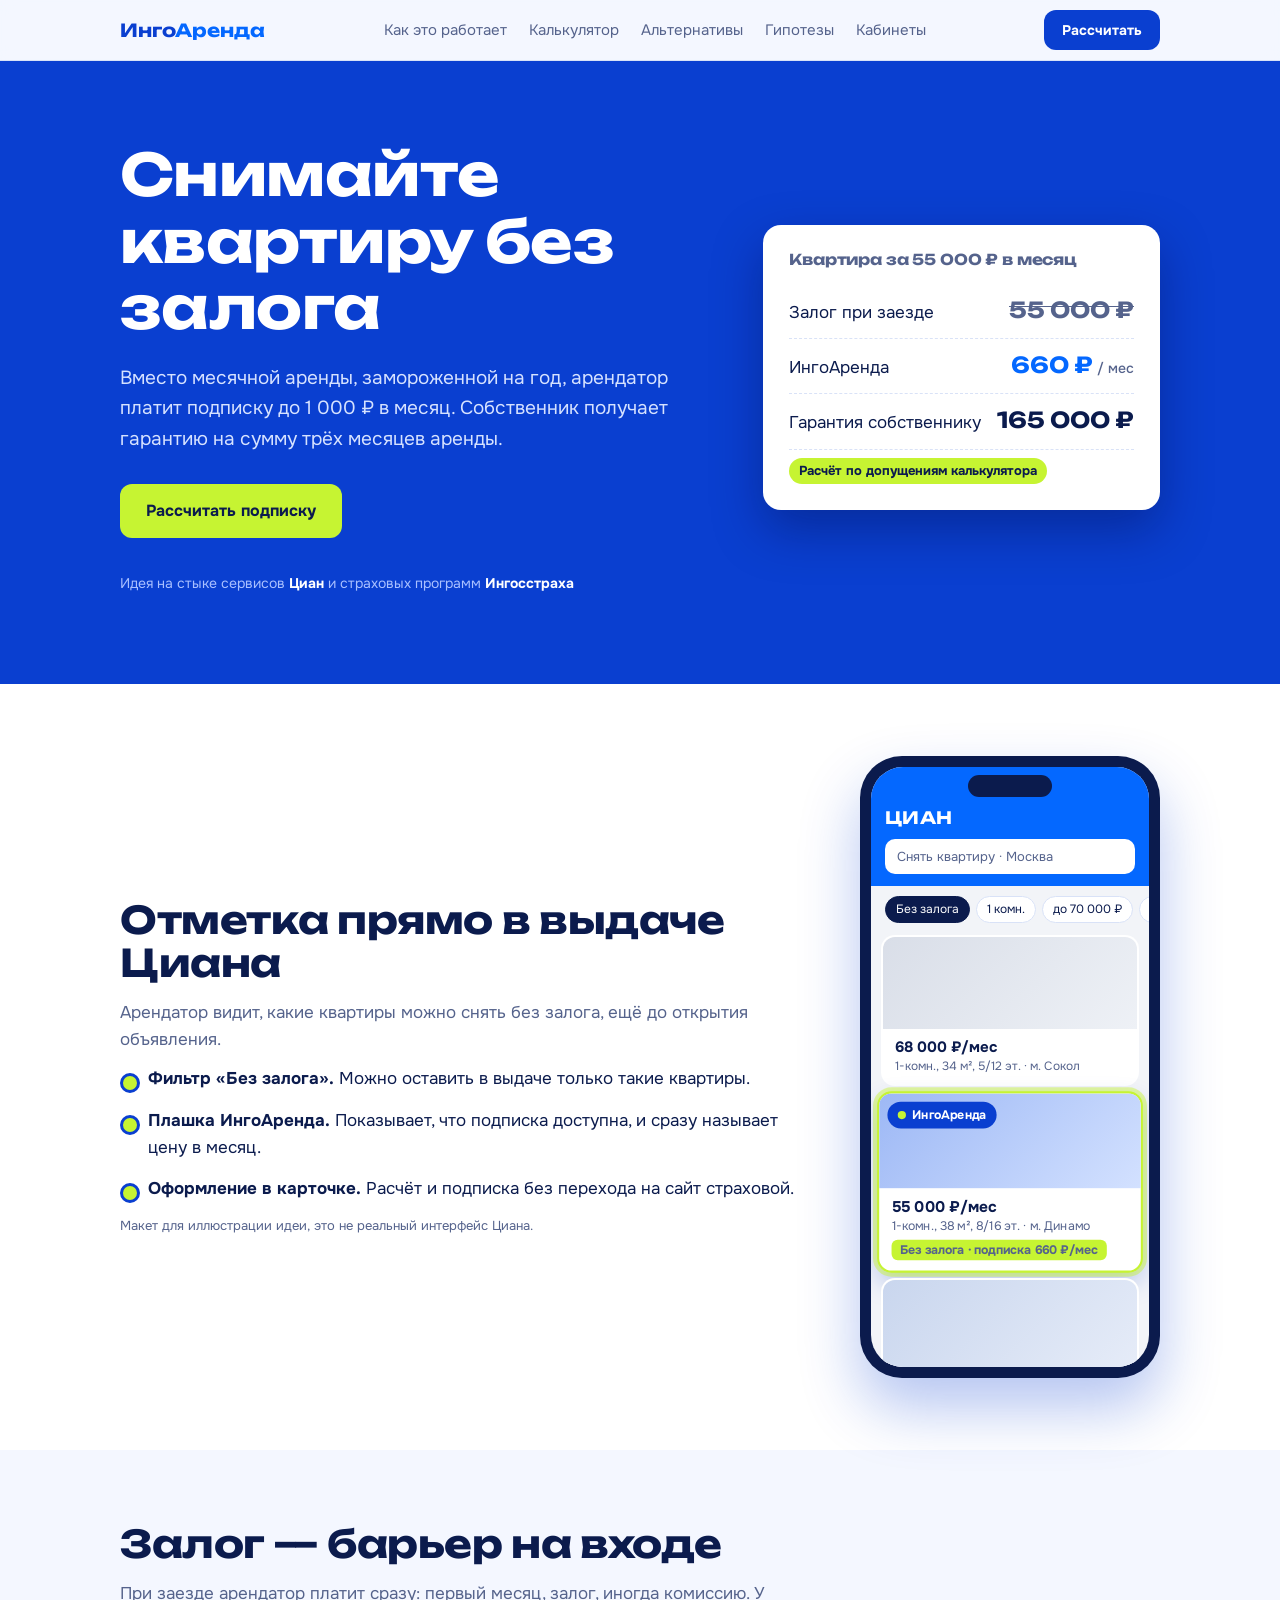
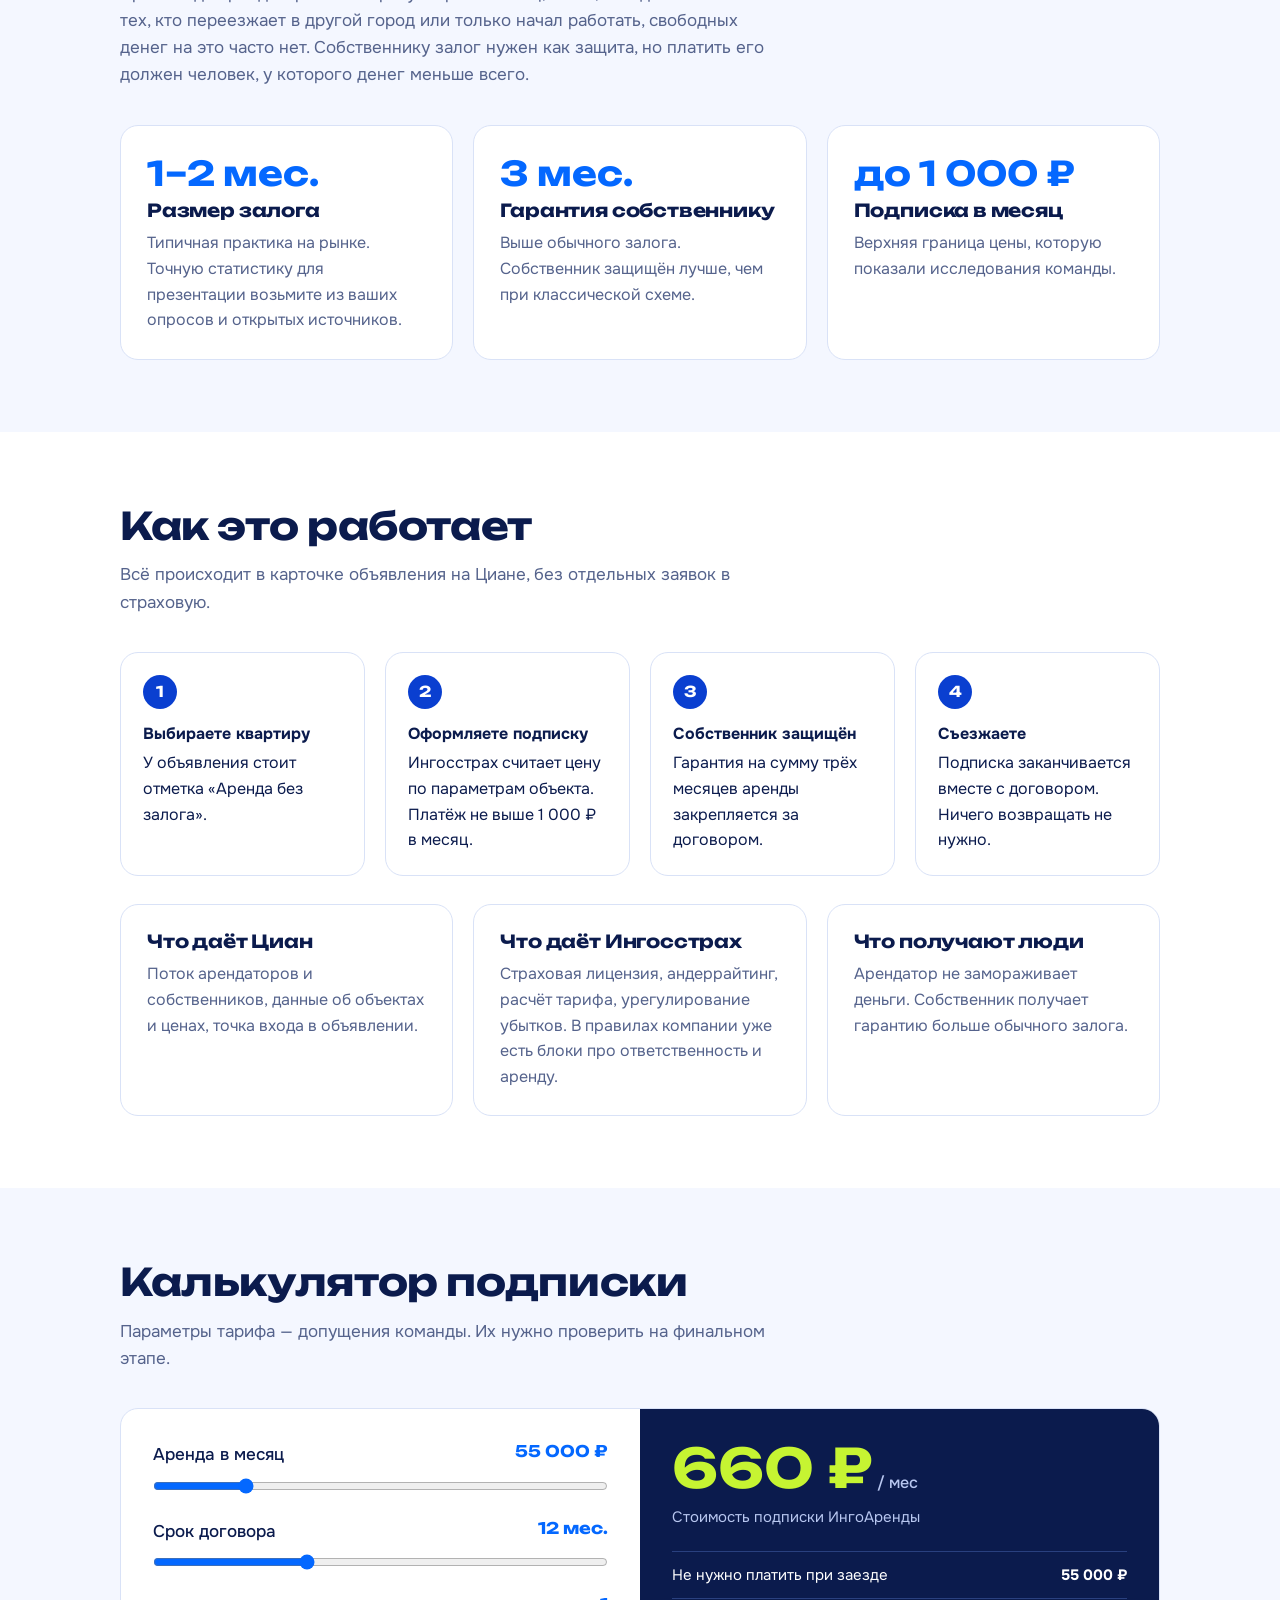
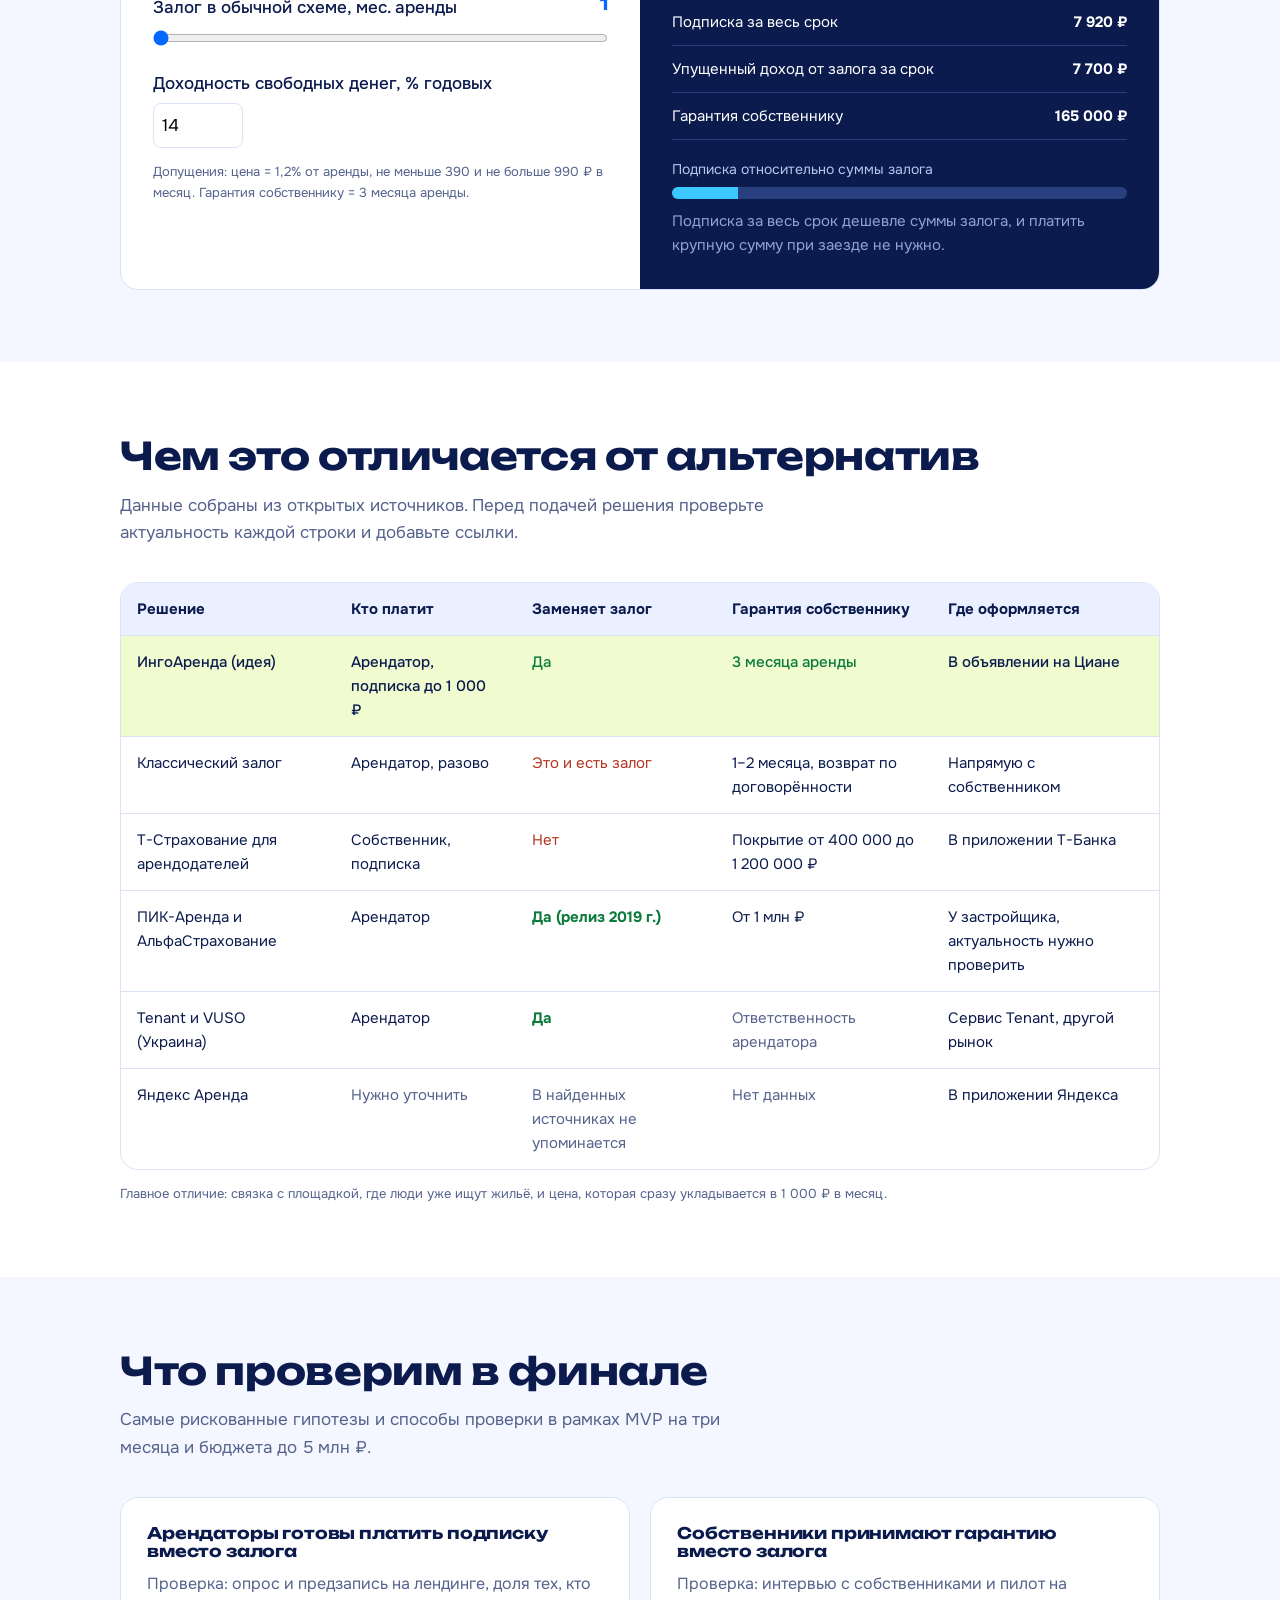
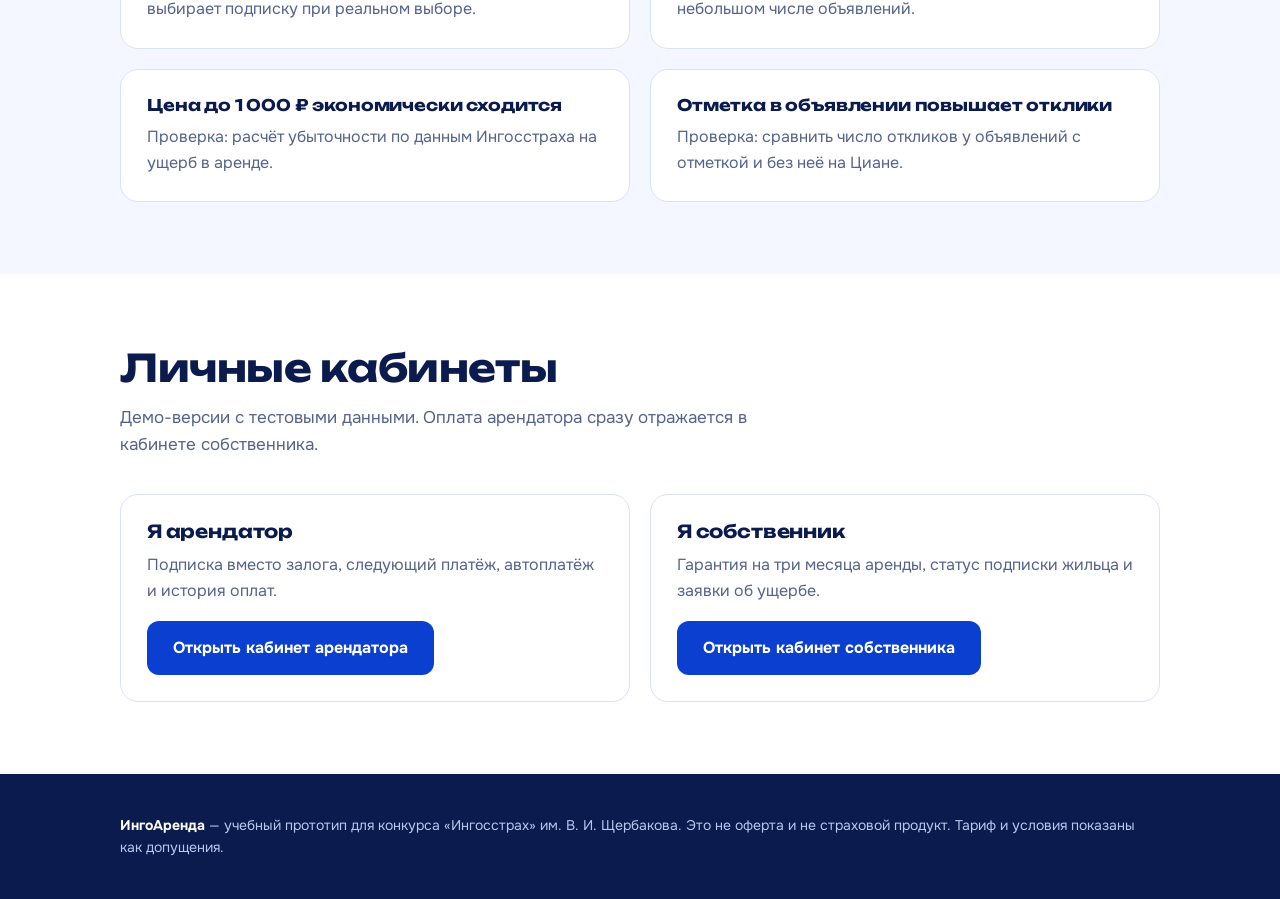
==== commit 19a9bc10: "Update index.html" ====
--- a/index.html
+++ b/index.html
@@ -106,6 +106,8 @@
 .show ul{list-style:none;padding:0;display:grid;gap:14px;margin-top:8px}
 .show li{padding-left:28px;position:relative}
 .show li::before{content:"";position:absolute;left:0;top:8px;width:14px;height:14px;border-radius:50%;background:var(--lime);border:3px solid var(--ingos)}
+.grid3.two{grid-template-columns:repeat(2,1fr)}
+@media(max-width:860px){.grid3.two{grid-template-columns:1fr}}
 @media(max-width:860px){.show{grid-template-columns:1fr}.scr{height:560px}}
 @media(max-width:860px){.hero-grid,.calc,.hyp{grid-template-columns:1fr}.grid3{grid-template-columns:1fr}.steps{grid-template-columns:1fr 1fr}nav ul{display:none}section{padding:52px 0}}
 @media(max-width:480px){.steps{grid-template-columns:1fr}}
@@ -115,7 +117,7 @@
 <body>
 <header><div class="wrap"><nav>
 <a class="logo" href="#top">Инго<span>Аренда</span></a>
-<ul><li><a href="#how">Как это работает</a></li><li><a href="#calc">Калькулятор</a></li><li><a href="#compare">Альтернативы</a></li><li><a href="#hyp">Гипотезы</a></li></ul>
+<ul><li><a href="#how">Как это работает</a></li><li><a href="#calc">Калькулятор</a></li><li><a href="#compare">Альтернативы</a></li><li><a href="#hyp">Гипотезы</a></li><li><a href="#cabinets">Кабинеты</a></li></ul>
 <a class="btn" href="#calc" style="padding:9px 18px;font-size:14px">Рассчитать</a>
 </nav></div></header>
 
@@ -238,6 +240,14 @@
 <div class="card"><h3>Собственники принимают гарантию вместо залога</h3><p>Проверка: интервью с собственниками и пилот на небольшом числе объявлений.</p></div>
 <div class="card"><h3>Цена до 1 000 ₽ экономически сходится</h3><p>Проверка: расчёт убыточности по данным Ингосстраха на ущерб в аренде.</p></div>
 <div class="card"><h3>Отметка в объявлении повышает отклики</h3><p>Проверка: сравнить число откликов у объявлений с отметкой и без неё на Циане.</p></div>
+</div>
+</div></section>
+<section id="cabinets" style="background:#fff"><div class="wrap">
+<h2>Личные кабинеты</h2>
+<p class="lead">Демо-версии с тестовыми данными. Оплата арендатора сразу отражается в кабинете собственника.</p>
+<div class="grid3 two">
+<div class="card"><h3>Я арендатор</h3><p style="margin-bottom:18px">Подписка вместо залога, следующий платёж, автоплатёж и история оплат.</p><a class="btn" href="tenant.html">Открыть кабинет арендатора</a></div>
+<div class="card"><h3>Я собственник</h3><p style="margin-bottom:18px">Гарантия на три месяца аренды, статус подписки жильца и заявки об ущербе.</p><a class="btn" href="landlord.html">Открыть кабинет собственника</a></div>
 </div>
 </div></section>
 </main>
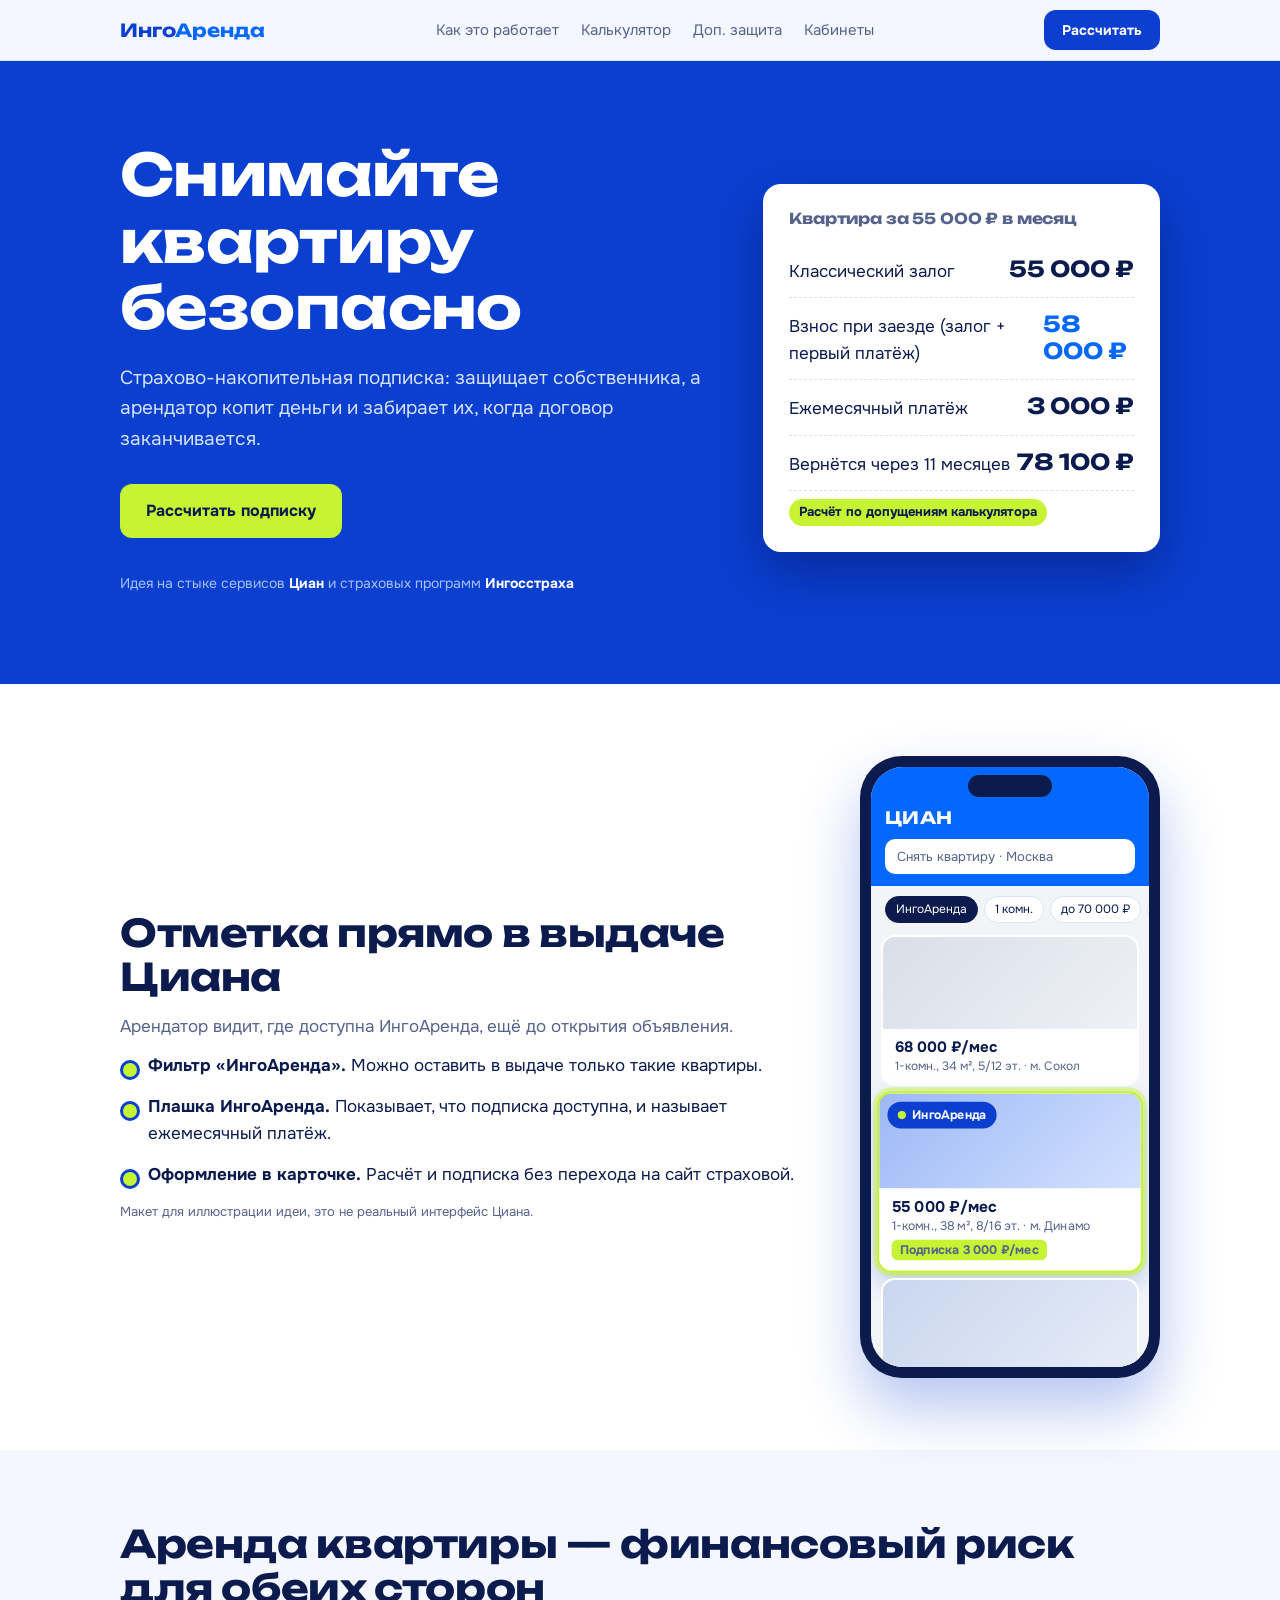
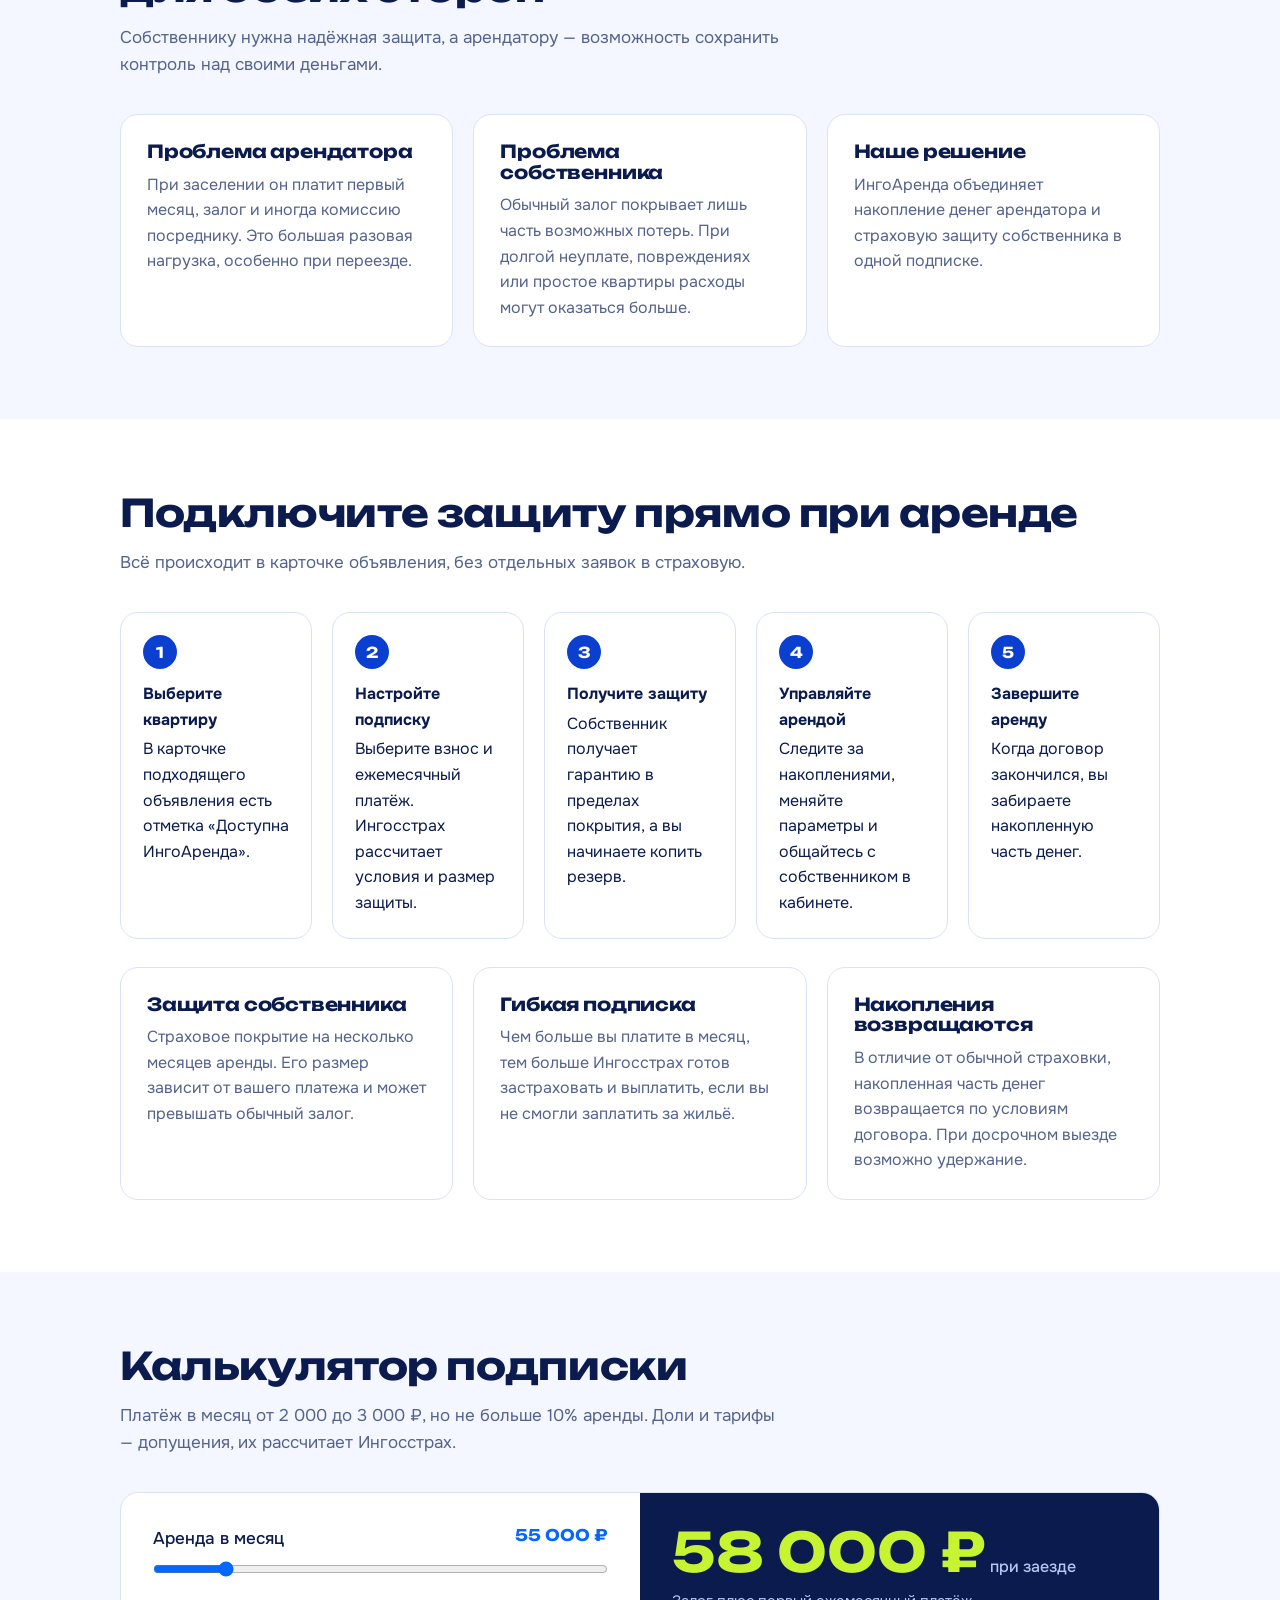
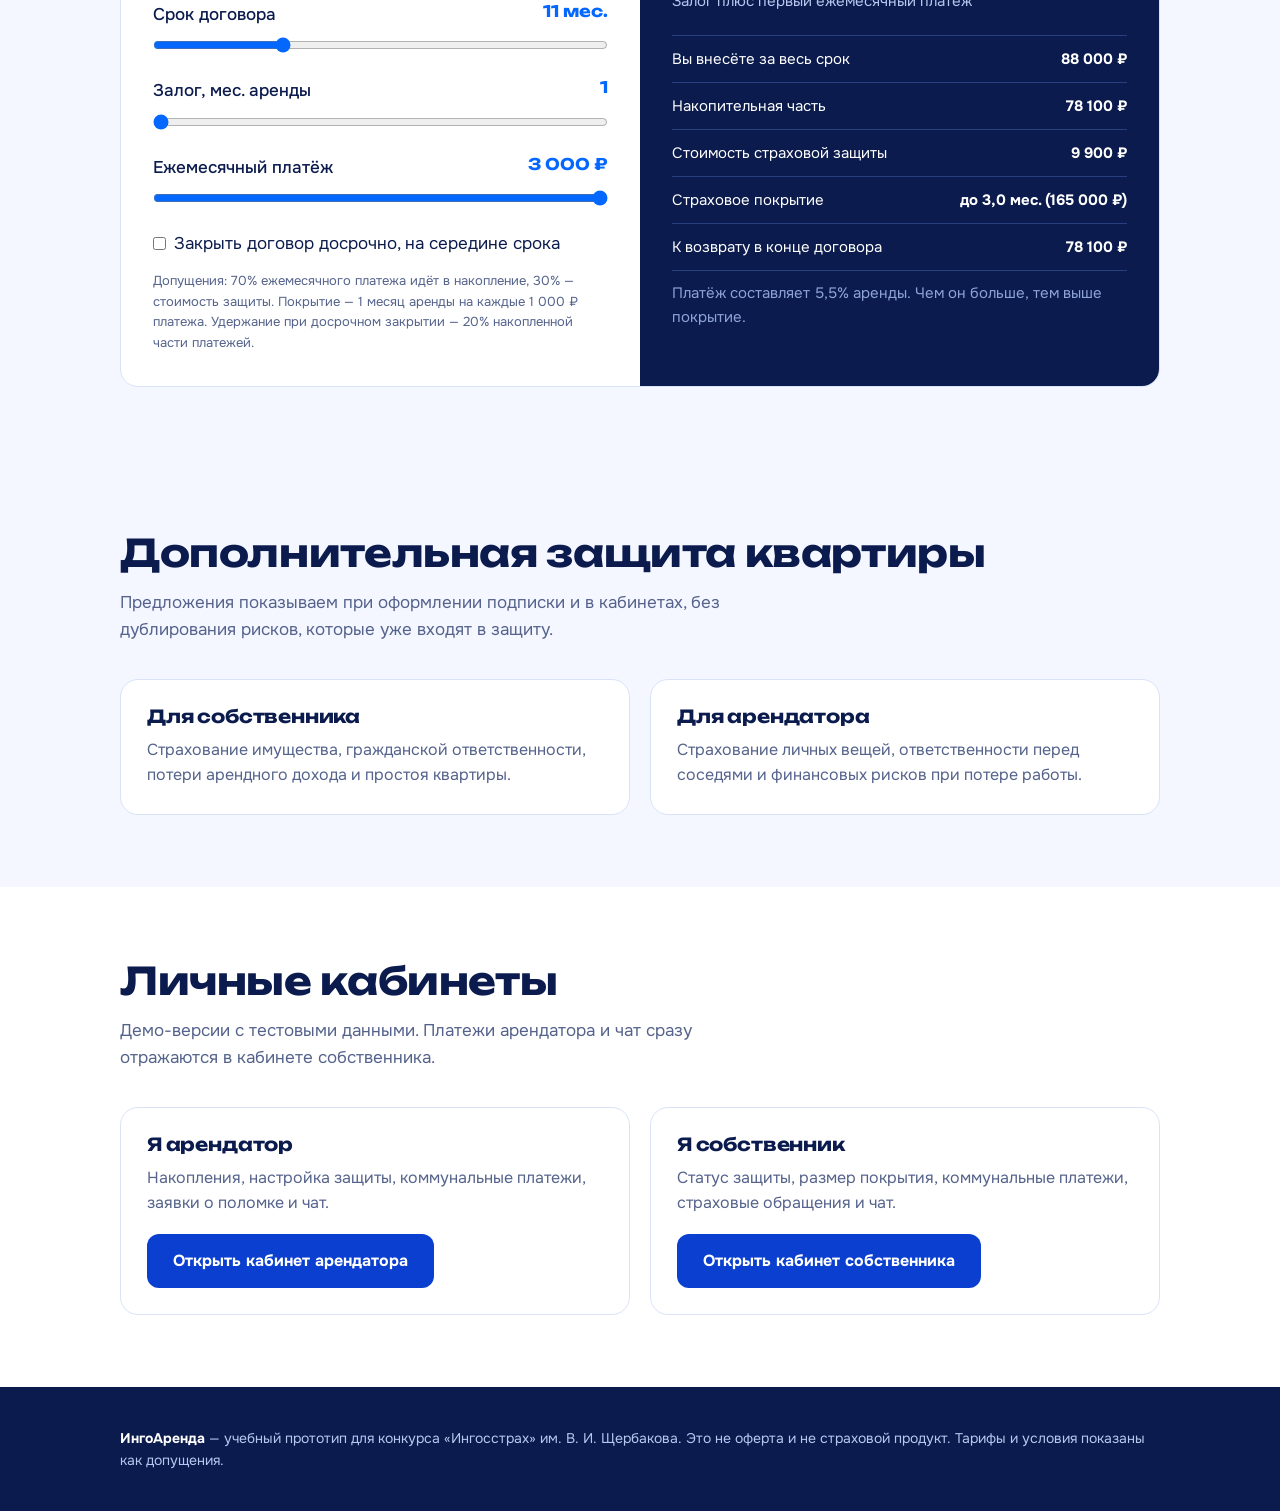
==== commit e322ecb0: "Update index.html" ====
--- a/index.html
+++ b/index.html
@@ -3,8 +3,8 @@
 <head>
 <meta charset="utf-8">
 <meta name="viewport" content="width=device-width, initial-scale=1">
-<title>ИнгоАренда — съём без залога</title>
-<meta name="description" content="Подписка до 1 000 ₽ в месяц вместо залога. Собственник получает гарантию на 3 месяца аренды. Совместная идея Циана и Ингосстраха.">
+<title>ИнгоАренда — снимать квартиру безопасно</title>
+<meta name="description" content="Страхово-накопительная подписка для аренды: защита собственника и накопления арендатора. Совместная идея Циана и Ингосстраха.">
 <link rel="icon" href="data:image/svg+xml,<svg xmlns='http://www.w3.org/2000/svg' viewBox='0 0 100 100'><text y='.9em' font-size='90'>🔑</text></svg>">
 <link rel="preconnect" href="https://fonts.googleapis.com">
 <link rel="preconnect" href="https://fonts.gstatic.com" crossorigin>
@@ -117,23 +117,24 @@
 <body>
 <header><div class="wrap"><nav>
 <a class="logo" href="#top">Инго<span>Аренда</span></a>
-<ul><li><a href="#how">Как это работает</a></li><li><a href="#calc">Калькулятор</a></li><li><a href="#compare">Альтернативы</a></li><li><a href="#hyp">Гипотезы</a></li><li><a href="#cabinets">Кабинеты</a></li></ul>
+<ul><li><a href="#how">Как это работает</a></li><li><a href="#calc">Калькулятор</a></li><li><a href="#extra">Доп. защита</a></li><li><a href="#cabinets">Кабинеты</a></li></ul>
 <a class="btn" href="#calc" style="padding:9px 18px;font-size:14px">Рассчитать</a>
 </nav></div></header>
 
 <main id="top">
 <div class="hero"><div class="wrap hero-grid">
 <div>
-<h1>Снимайте квартиру без залога</h1>
-<p>Вместо месячной аренды, замороженной на год, арендатор платит подписку до 1 000 ₽ в месяц. Собственник получает гарантию на сумму трёх месяцев аренды.</p>
+<h1>Снимайте квартиру безопасно</h1>
+<p>Страхово-накопительная подписка: защищает собственника, а арендатор копит деньги и забирает их, когда договор заканчивается.</p>
 <a class="btn" href="#calc">Рассчитать подписку</a>
 <div class="partners">Идея на стыке сервисов <b>Циан</b> и страховых программ <b>Ингосстраха</b></div>
 </div>
 <div class="swap">
 <h3>Квартира за 55 000 ₽ в месяц</h3>
-<div class="row"><span>Залог при заезде</span><s><strong>55 000 ₽</strong></s></div>
-<div class="row new"><span>ИнгоАренда</span><strong>660 ₽<small style="font:500 14px Onest;color:#55638C"> / мес</small></strong></div>
-<div class="row"><span>Гарантия собственнику</span><strong>165 000 ₽</strong></div>
+<div class="row"><span>Классический залог</span><strong>55 000 ₽</strong></div>
+<div class="row new"><span>Взнос при заезде (залог + первый платёж)</span><strong>58 000 ₽</strong></div>
+<div class="row"><span>Ежемесячный платёж</span><strong>3 000 ₽</strong></div>
+<div class="row"><span>Вернётся через 11 месяцев</span><strong>78 100 ₽</strong></div>
 <span class="tag">Расчёт по допущениям калькулятора</span>
 </div>
 </div></div>
@@ -141,10 +142,10 @@
 <section id="phone" style="background:#fff"><div class="wrap show">
 <div>
 <h2>Отметка прямо в выдаче Циана</h2>
-<p class="lead" style="margin-bottom:12px">Арендатор видит, какие квартиры можно снять без залога, ещё до открытия объявления.</p>
+<p class="lead" style="margin-bottom:12px">Арендатор видит, где доступна ИнгоАренда, ещё до открытия объявления.</p>
 <ul>
-<li><b>Фильтр «Без залога».</b> Можно оставить в выдаче только такие квартиры.</li>
-<li><b>Плашка ИнгоАренда.</b> Показывает, что подписка доступна, и сразу называет цену в месяц.</li>
+<li><b>Фильтр «ИнгоАренда».</b> Можно оставить в выдаче только такие квартиры.</li>
+<li><b>Плашка ИнгоАренда.</b> Показывает, что подписка доступна, и называет ежемесячный платёж.</li>
 <li><b>Оформление в карточке.</b> Расчёт и подписка без перехода на сайт страховой.</li>
 </ul>
 <p class="note">Макет для иллюстрации идеи, это не реальный интерфейс Циана.</p>
@@ -152,128 +153,118 @@
 <div class="phone" role="img" aria-label="Телефон с выдачей квартир на Циане. Одна квартира выделена плашкой ИнгоАренда">
 <div class="scr">
 <div class="cian-top"><b>ЦИАН</b><div class="srch">Снять квартиру · Москва</div></div>
-<div class="chips"><span class="on">Без залога</span><span>1 комн.</span><span>до 70 000 ₽</span><span>Метро</span></div>
+<div class="chips"><span class="on">ИнгоАренда</span><span>1 комн.</span><span>до 70 000 ₽</span><span>Метро</span></div>
 <div class="ad"><div class="ph c"></div><div class="tx"><b>68 000 ₽/мес</b><span>1-комн., 34 м², 5/12 эт. · м. Сокол</span></div></div>
-<div class="ad hl"><div class="ph b"></div><div class="pill"><i></i>ИнгоАренда</div><div class="tx"><b>55 000 ₽/мес</b><span>1-комн., 38 м², 8/16 эт. · м. Динамо</span><br><span class="nodep">Без залога · подписка 660 ₽/мес</span></div></div>
+<div class="ad hl"><div class="ph b"></div><div class="pill"><i></i>ИнгоАренда</div><div class="tx"><b>55 000 ₽/мес</b><span>1-комн., 38 м², 8/16 эт. · м. Динамо</span><br><span class="nodep">Подписка 3 000 ₽/мес</span></div></div>
 <div class="ad"><div class="ph"></div><div class="tx"><b>62 000 ₽/мес</b><span>2-комн., 45 м², 3/9 эт. · м. Аэропорт</span></div></div>
 </div>
 </div>
 </div></section>
 
 <section id="problem"><div class="wrap">
-<h2>Залог — барьер на входе</h2>
-<p class="lead">При заезде арендатор платит сразу: первый месяц, залог, иногда комиссию. У тех, кто переезжает в другой город или только начал работать, свободных денег на это часто нет. Собственнику залог нужен как защита, но платить его должен человек, у которого денег меньше всего.</p>
+<h2>Аренда квартиры — финансовый риск для обеих сторон</h2>
+<p class="lead">Собственнику нужна надёжная защита, а арендатору — возможность сохранить контроль над своими деньгами.</p>
 <div class="grid3">
-<div class="card"><div class="stat">1–2 мес.</div><h3>Размер залога</h3><p>Типичная практика на рынке. Точную статистику для презентации возьмите из ваших опросов и открытых источников.</p></div>
-<div class="card"><div class="stat">3 мес.</div><h3>Гарантия собственнику</h3><p>Выше обычного залога. Собственник защищён лучше, чем при классической схеме.</p></div>
-<div class="card"><div class="stat">до 1 000 ₽</div><h3>Подписка в месяц</h3><p>Верхняя граница цены, которую показали исследования команды.</p></div>
+<div class="card"><h3>Проблема арендатора</h3><p>При заселении он платит первый месяц, залог и иногда комиссию посреднику. Это большая разовая нагрузка, особенно при переезде.</p></div>
+<div class="card"><h3>Проблема собственника</h3><p>Обычный залог покрывает лишь часть возможных потерь. При долгой неуплате, повреждениях или простое квартиры расходы могут оказаться больше.</p></div>
+<div class="card"><h3>Наше решение</h3><p>ИнгоАренда объединяет накопление денег арендатора и страховую защиту собственника в одной подписке.</p></div>
 </div>
 </div></section>
 
 <section id="how" style="background:#fff"><div class="wrap">
-<h2>Как это работает</h2>
-<p class="lead">Всё происходит в карточке объявления на Циане, без отдельных заявок в страховую.</p>
-<ol class="steps">
-<li><b>Выбираете квартиру</b>У объявления стоит отметка «Аренда без залога».</li>
-<li><b>Оформляете подписку</b>Ингосстрах считает цену по параметрам объекта. Платёж не выше 1 000 ₽ в месяц.</li>
-<li><b>Собственник защищён</b>Гарантия на сумму трёх месяцев аренды закрепляется за договором.</li>
-<li><b>Съезжаете</b>Подписка заканчивается вместе с договором. Ничего возвращать не нужно.</li>
+<h2>Подключите защиту прямо при аренде</h2>
+<p class="lead">Всё происходит в карточке объявления, без отдельных заявок в страховую.</p>
+<ol class="steps" style="grid-template-columns:repeat(auto-fit,minmax(180px,1fr))">
+<li><b>Выберите квартиру</b>В карточке подходящего объявления есть отметка «Доступна ИнгоАренда».</li>
+<li><b>Настройте подписку</b>Выберите взнос и ежемесячный платёж. Ингосстрах рассчитает условия и размер защиты.</li>
+<li><b>Получите защиту</b>Собственник получает гарантию в пределах покрытия, а вы начинаете копить резерв.</li>
+<li><b>Управляйте арендой</b>Следите за накоплениями, меняйте параметры и общайтесь с собственником в кабинете.</li>
+<li><b>Завершите аренду</b>Когда договор закончился, вы забираете накопленную часть денег.</li>
 </ol>
 <div class="grid3" style="margin-top:28px">
-<div class="card"><h3>Что даёт Циан</h3><p>Поток арендаторов и собственников, данные об объектах и ценах, точка входа в объявлении.</p></div>
-<div class="card"><h3>Что даёт Ингосстрах</h3><p>Страховая лицензия, андеррайтинг, расчёт тарифа, урегулирование убытков. В правилах компании уже есть блоки про ответственность и аренду.</p></div>
-<div class="card"><h3>Что получают люди</h3><p>Арендатор не замораживает деньги. Собственник получает гарантию больше обычного залога.</p></div>
+<div class="card"><h3>Защита собственника</h3><p>Страховое покрытие на несколько месяцев аренды. Его размер зависит от вашего платежа и может превышать обычный залог.</p></div>
+<div class="card"><h3>Гибкая подписка</h3><p>Чем больше вы платите в месяц, тем больше Ингосстрах готов застраховать и выплатить, если вы не смогли заплатить за жильё.</p></div>
+<div class="card"><h3>Накопления возвращаются</h3><p>В отличие от обычной страховки, накопленная часть денег возвращается по условиям договора. При досрочном выезде возможно удержание.</p></div>
 </div>
 </div></section>
 
 <section id="calc"><div class="wrap">
 <h2>Калькулятор подписки</h2>
-<p class="lead">Параметры тарифа — допущения команды. Их нужно проверить на финальном этапе.</p>
+<p class="lead">Платёж в месяц от 2 000 до 3 000 ₽, но не больше 10% аренды. Доли и тарифы — допущения, их рассчитает Ингосстрах.</p>
 <div class="calc">
 <div class="in">
 <label for="rent">Аренда в месяц <span class="val" id="rentV"></span></label>
-<input id="rent" type="range" min="20000" max="200000" step="1000" value="55000">
+<input id="rent" type="range" min="30000" max="200000" step="1000" value="55000">
 <label for="term">Срок договора <span class="val" id="termV"></span></label>
-<input id="term" type="range" min="6" max="24" step="1" value="12">
-<label for="dep">Залог в обычной схеме, мес. аренды <span class="val" id="depV"></span></label>
-<input id="dep" type="range" min="1" max="3" step="1" value="1">
-<label for="rate">Доходность свободных денег, % годовых</label>
-<input id="rate" type="number" min="0" max="30" step="1" value="14">
-<p class="note">Допущения: цена = 1,2% от аренды, не меньше 390 и не больше 990 ₽ в месяц. Гарантия собственнику = 3 месяца аренды.</p>
+<input id="term" type="range" min="6" max="24" step="1" value="11">
+<label for="dep">Залог, мес. аренды <span class="val" id="depV"></span></label>
+<input id="dep" type="range" min="1" max="2" step="1" value="1">
+<label for="pay">Ежемесячный платёж <span class="val" id="payV"></span></label>
+<input id="pay" type="range" min="2000" max="3000" step="100" value="3000">
+<label style="display:flex;gap:8px;align-items:center;font-weight:400"><input type="checkbox" id="early"> Закрыть договор досрочно, на середине срока</label>
+<p class="note">Допущения: 70% ежемесячного платежа идёт в накопление, 30% — стоимость защиты. Покрытие — 1 месяц аренды на каждые 1 000 ₽ платежа. Удержание при досрочном закрытии — 20% накопленной части платежей.</p>
 </div>
 <div class="out" aria-live="polite">
-<div class="big"><span id="price">0</span> ₽<small> / мес</small></div>
-<p>Стоимость подписки ИнгоАренды</p>
+<div class="big"><span id="init">0</span> ₽<small> при заезде</small></div>
+<p>Залог плюс первый ежемесячный платёж</p>
 <div class="kv">
-<div><span>Не нужно платить при заезде</span><b id="frozen"></b></div>
-<div><span>Подписка за весь срок</span><b id="total"></b></div>
-<div><span>Упущенный доход от залога за срок</span><b id="lost"></b></div>
-<div><span>Гарантия собственнику</span><b id="guar"></b></div>
-</div>
-<div style="margin-top:18px;font-size:14px;color:#B8C7F0">Подписка относительно суммы залога<div class="bar"><i id="bar"></i></div></div>
+<div><span>Вы внесёте за весь срок</span><b id="total"></b></div>
+<div><span>Накопительная часть</span><b id="save"></b></div>
+<div><span>Стоимость страховой защиты</span><b id="cost"></b></div>
+<div><span>Страховое покрытие</span><b id="cov"></b></div>
+<div><span id="retL">К возврату в конце договора</span><b id="ret"></b></div>
+</div>
 <p class="note" id="verdict"></p>
 </div>
 </div>
 </div></section>
 
-<section id="compare" style="background:#fff"><div class="wrap">
-<h2>Чем это отличается от альтернатив</h2>
-<p class="lead">Данные собраны из открытых источников. Перед подачей решения проверьте актуальность каждой строки и добавьте ссылки.</p>
-<div class="tw"><table>
-<thead><tr><th>Решение</th><th>Кто платит</th><th>Заменяет залог</th><th>Гарантия собственнику</th><th>Где оформляется</th></tr></thead>
-<tbody>
-<tr class="us"><td>ИнгоАренда (идея)</td><td>Арендатор, подписка до 1 000 ₽</td><td class="y">Да</td><td class="y">3 месяца аренды</td><td>В объявлении на Циане</td></tr>
-<tr><td>Классический залог</td><td>Арендатор, разово</td><td class="n">Это и есть залог</td><td>1–2 месяца, возврат по договорённости</td><td>Напрямую с собственником</td></tr>
-<tr><td>Т-Страхование для арендодателей</td><td>Собственник, подписка</td><td class="n">Нет</td><td>Покрытие от 400 000 до 1 200 000 ₽</td><td>В приложении Т-Банка</td></tr>
-<tr><td>ПИК-Аренда и АльфаСтрахование</td><td>Арендатор</td><td class="y">Да (релиз 2019 г.)</td><td>От 1 млн ₽</td><td>У застройщика, актуальность нужно проверить</td></tr>
-<tr><td>Tenant и VUSO (Украина)</td><td>Арендатор</td><td class="y">Да</td><td class="q">Ответственность арендатора</td><td>Сервис Tenant, другой рынок</td></tr>
-<tr><td>Яндекс Аренда</td><td class="q">Нужно уточнить</td><td class="q">В найденных источниках не упоминается</td><td class="q">Нет данных</td><td>В приложении Яндекса</td></tr>
-</tbody></table></div>
-<p class="note">Главное отличие: связка с площадкой, где люди уже ищут жильё, и цена, которая сразу укладывается в 1 000 ₽ в месяц.</p>
-</div></section>
-
-<section id="hyp"><div class="wrap">
-<h2>Что проверим в финале</h2>
-<p class="lead">Самые рискованные гипотезы и способы проверки в рамках MVP на три месяца и бюджета до 5 млн ₽.</p>
-<div class="hyp">
-<div class="card"><h3>Арендаторы готовы платить подписку вместо залога</h3><p>Проверка: опрос и предзапись на лендинге, доля тех, кто выбирает подписку при реальном выборе.</p></div>
-<div class="card"><h3>Собственники принимают гарантию вместо залога</h3><p>Проверка: интервью с собственниками и пилот на небольшом числе объявлений.</p></div>
-<div class="card"><h3>Цена до 1 000 ₽ экономически сходится</h3><p>Проверка: расчёт убыточности по данным Ингосстраха на ущерб в аренде.</p></div>
-<div class="card"><h3>Отметка в объявлении повышает отклики</h3><p>Проверка: сравнить число откликов у объявлений с отметкой и без неё на Циане.</p></div>
-</div>
-</div></section>
+
+
+
+<section id="extra"><div class="wrap">
+<h2>Дополнительная защита квартиры</h2>
+<p class="lead">Предложения показываем при оформлении подписки и в кабинетах, без дублирования рисков, которые уже входят в защиту.</p>
+<div class="grid3 two">
+<div class="card"><h3>Для собственника</h3><p>Страхование имущества, гражданской ответственности, потери арендного дохода и простоя квартиры.</p></div>
+<div class="card"><h3>Для арендатора</h3><p>Страхование личных вещей, ответственности перед соседями и финансовых рисков при потере работы.</p></div>
+</div>
+</div></section>
+
 <section id="cabinets" style="background:#fff"><div class="wrap">
 <h2>Личные кабинеты</h2>
-<p class="lead">Демо-версии с тестовыми данными. Оплата арендатора сразу отражается в кабинете собственника.</p>
+<p class="lead">Демо-версии с тестовыми данными. Платежи арендатора и чат сразу отражаются в кабинете собственника.</p>
 <div class="grid3 two">
-<div class="card"><h3>Я арендатор</h3><p style="margin-bottom:18px">Подписка вместо залога, следующий платёж, автоплатёж и история оплат.</p><a class="btn" href="tenant.html">Открыть кабинет арендатора</a></div>
-<div class="card"><h3>Я собственник</h3><p style="margin-bottom:18px">Гарантия на три месяца аренды, статус подписки жильца и заявки об ущербе.</p><a class="btn" href="landlord.html">Открыть кабинет собственника</a></div>
+<div class="card"><h3>Я арендатор</h3><p style="margin-bottom:18px">Накопления, настройка защиты, коммунальные платежи, заявки о поломке и чат.</p><a class="btn" href="tenant.html">Открыть кабинет арендатора</a></div>
+<div class="card"><h3>Я собственник</h3><p style="margin-bottom:18px">Статус защиты, размер покрытия, коммунальные платежи, страховые обращения и чат.</p><a class="btn" href="landlord.html">Открыть кабинет собственника</a></div>
 </div>
 </div></section>
 </main>
 
-<footer><div class="wrap"><b>ИнгоАренда</b> — учебный прототип для конкурса «Ингосстрах» им. В. И. Щербакова. Это не оферта и не страховой продукт. Тариф и условия показаны как допущения.</div></footer>
+<footer><div class="wrap"><b>ИнгоАренда</b> — учебный прототип для конкурса «Ингосстрах» им. В. И. Щербакова. Это не оферта и не страховой продукт. Тарифы и условия показаны как допущения.</div></footer>
 
 <script>
 const $=id=>document.getElementById(id);
+const SAVE=0.7, PEN=0.2;
 const fmt=n=>Math.round(n).toLocaleString('ru-RU').replace(/\u00a0/g,' ')+' ₽';
 function calc(){
   const rent=+$('rent').value, term=+$('term').value, dep=+$('dep').value;
-  const rate=Math.max(0,Math.min(30,+$('rate').value||0));
-  const price=Math.min(990,Math.max(390,Math.round(rent*0.012/10)*10));
-  const frozen=rent*dep, total=price*term, lost=frozen*rate/100*term/12;
-  $('rentV').textContent=fmt(rent);
-  $('termV').textContent=term+' мес.';
-  $('depV').textContent=dep;
-  $('price').textContent=price.toLocaleString('ru-RU');
-  $('frozen').textContent=fmt(frozen);
-  $('total').textContent=fmt(total);
-  $('lost').textContent=fmt(lost);
-  $('guar').textContent=fmt(rent*3);
-  $('bar').style.width=Math.min(100,total/frozen*100)+'%';
-  $('verdict').textContent=total>frozen
-    ? 'Подписка за весь срок дороже залога, но залог возвращают, а подписка нет. Ценность в том, что не нужно платить крупную сумму при заезде.'
-    : 'Подписка за весь срок дешевле суммы залога, и платить крупную сумму при заезде не нужно.';
+  const maxPay=Math.min(3000,Math.floor(rent*0.1/100)*100);
+  $('pay').max=maxPay; if(+$('pay').value>maxPay) $('pay').value=maxPay;
+  const pay=+$('pay').value, early=$('early').checked;
+  const n=early?Math.ceil(term/2):term, deposit=dep*rent;
+  const saved=deposit+SAVE*pay*n, ret=early?deposit+SAVE*pay*n*(1-PEN):saved;
+  const covM=pay/1000;
+  $('rentV').textContent=fmt(rent); $('termV').textContent=term+' мес.';
+  $('depV').textContent=dep; $('payV').textContent=fmt(pay);
+  $('init').textContent=Math.round(deposit+pay).toLocaleString('ru-RU');
+  $('total').textContent=fmt(deposit+pay*n);
+  $('save').textContent=fmt(saved);
+  $('cost').textContent=fmt((1-SAVE)*pay*n);
+  $('cov').textContent='до '+covM.toFixed(1).replace('.',',')+' мес. ('+fmt(rent*covM)+')';
+  $('retL').textContent=early?'К возврату при досрочном закрытии':'К возврату в конце договора';
+  $('ret').textContent=fmt(ret);
+  $('verdict').textContent='Платёж составляет '+(pay/rent*100).toFixed(1).replace('.',',')+'% аренды. Чем он больше, тем выше покрытие.'+(early?' Удержание при досрочном закрытии: '+fmt(SAVE*pay*n*PEN)+'.':'');
 }
 document.querySelectorAll('.in input').forEach(e=>e.addEventListener('input',calc));
 calc();
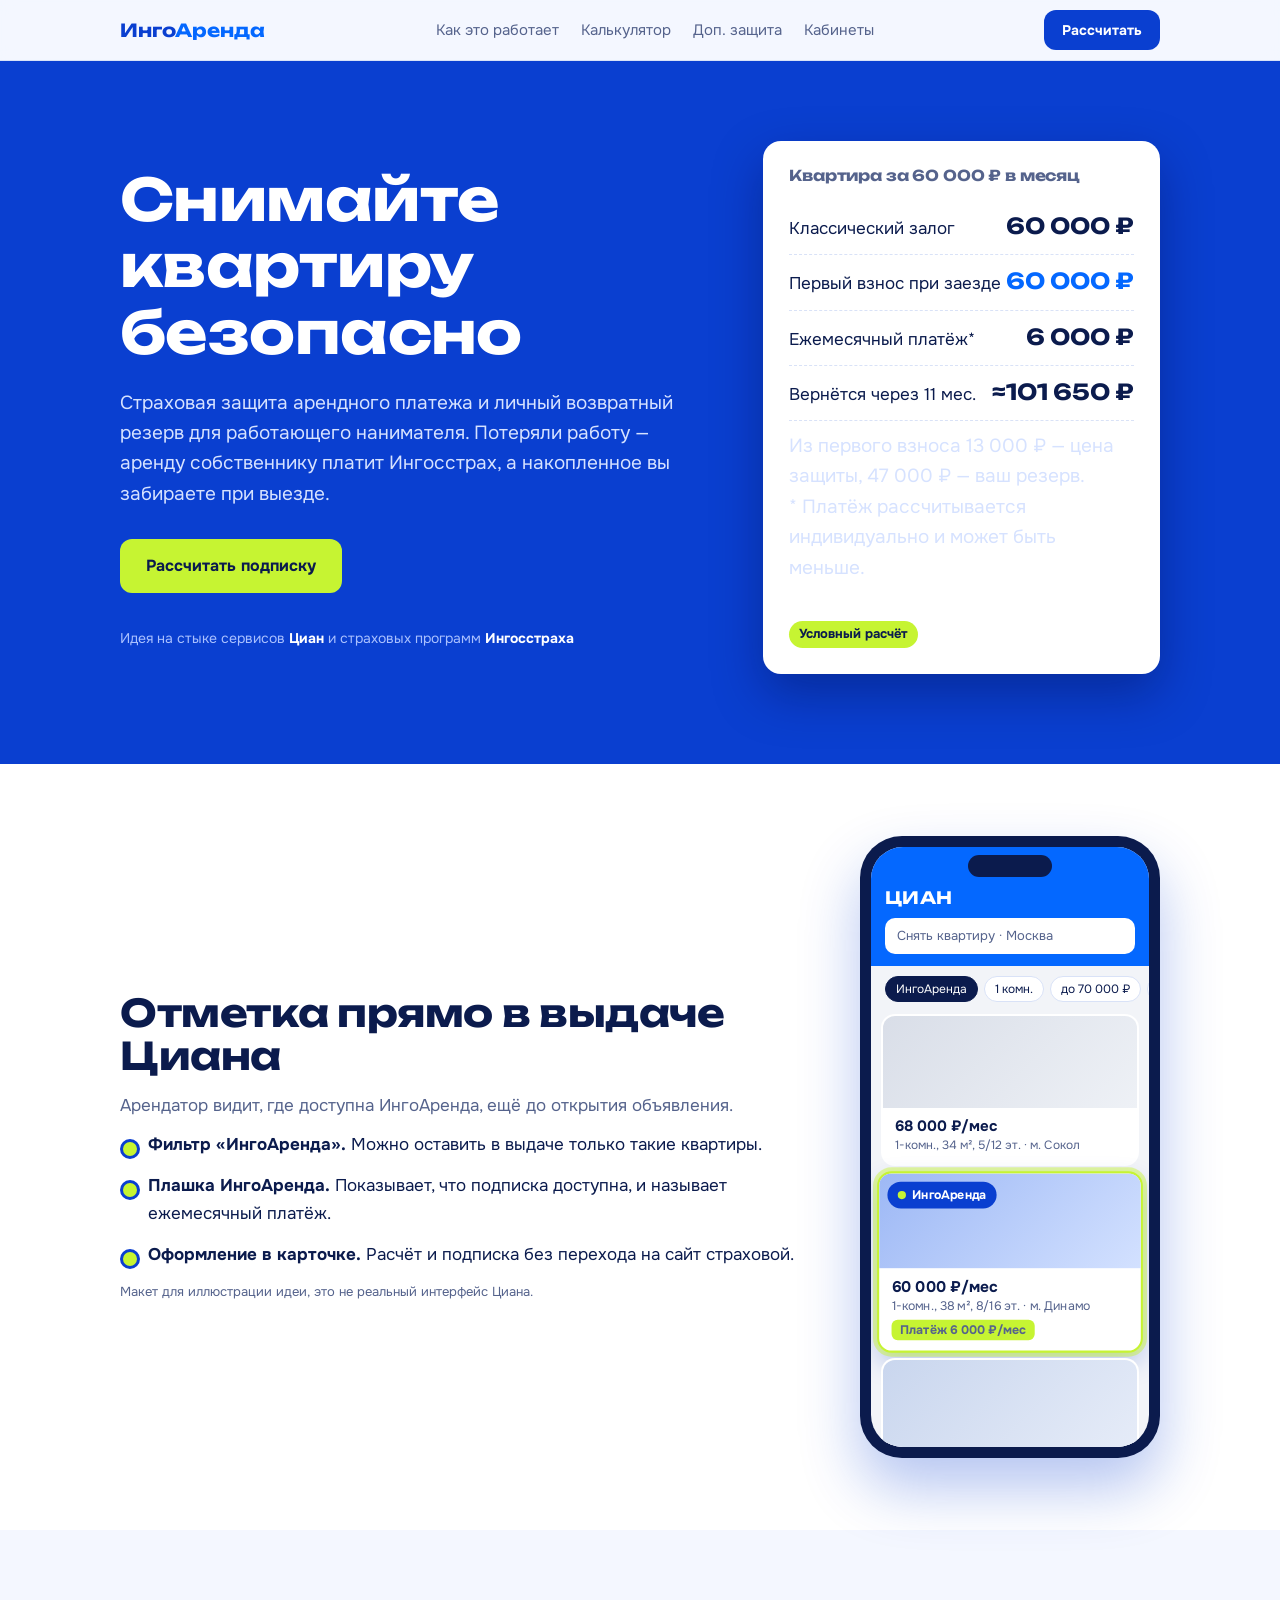
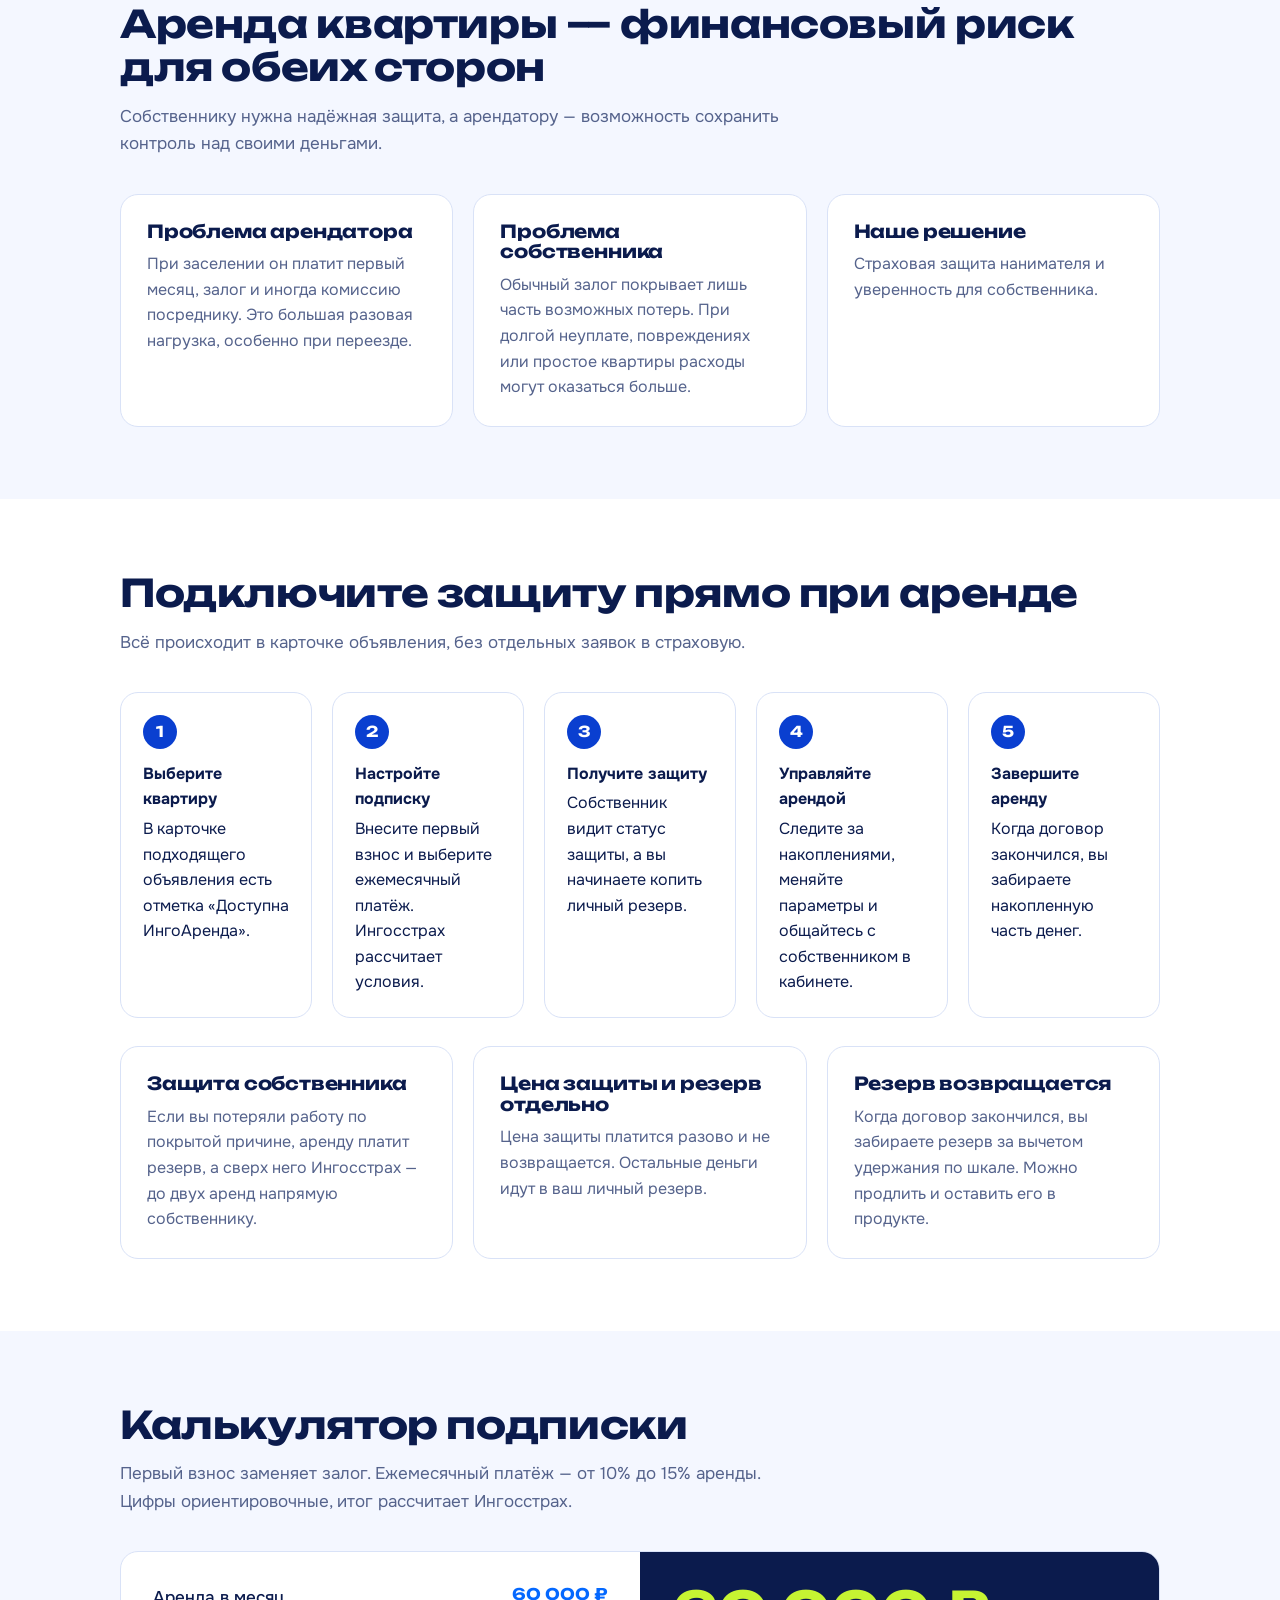
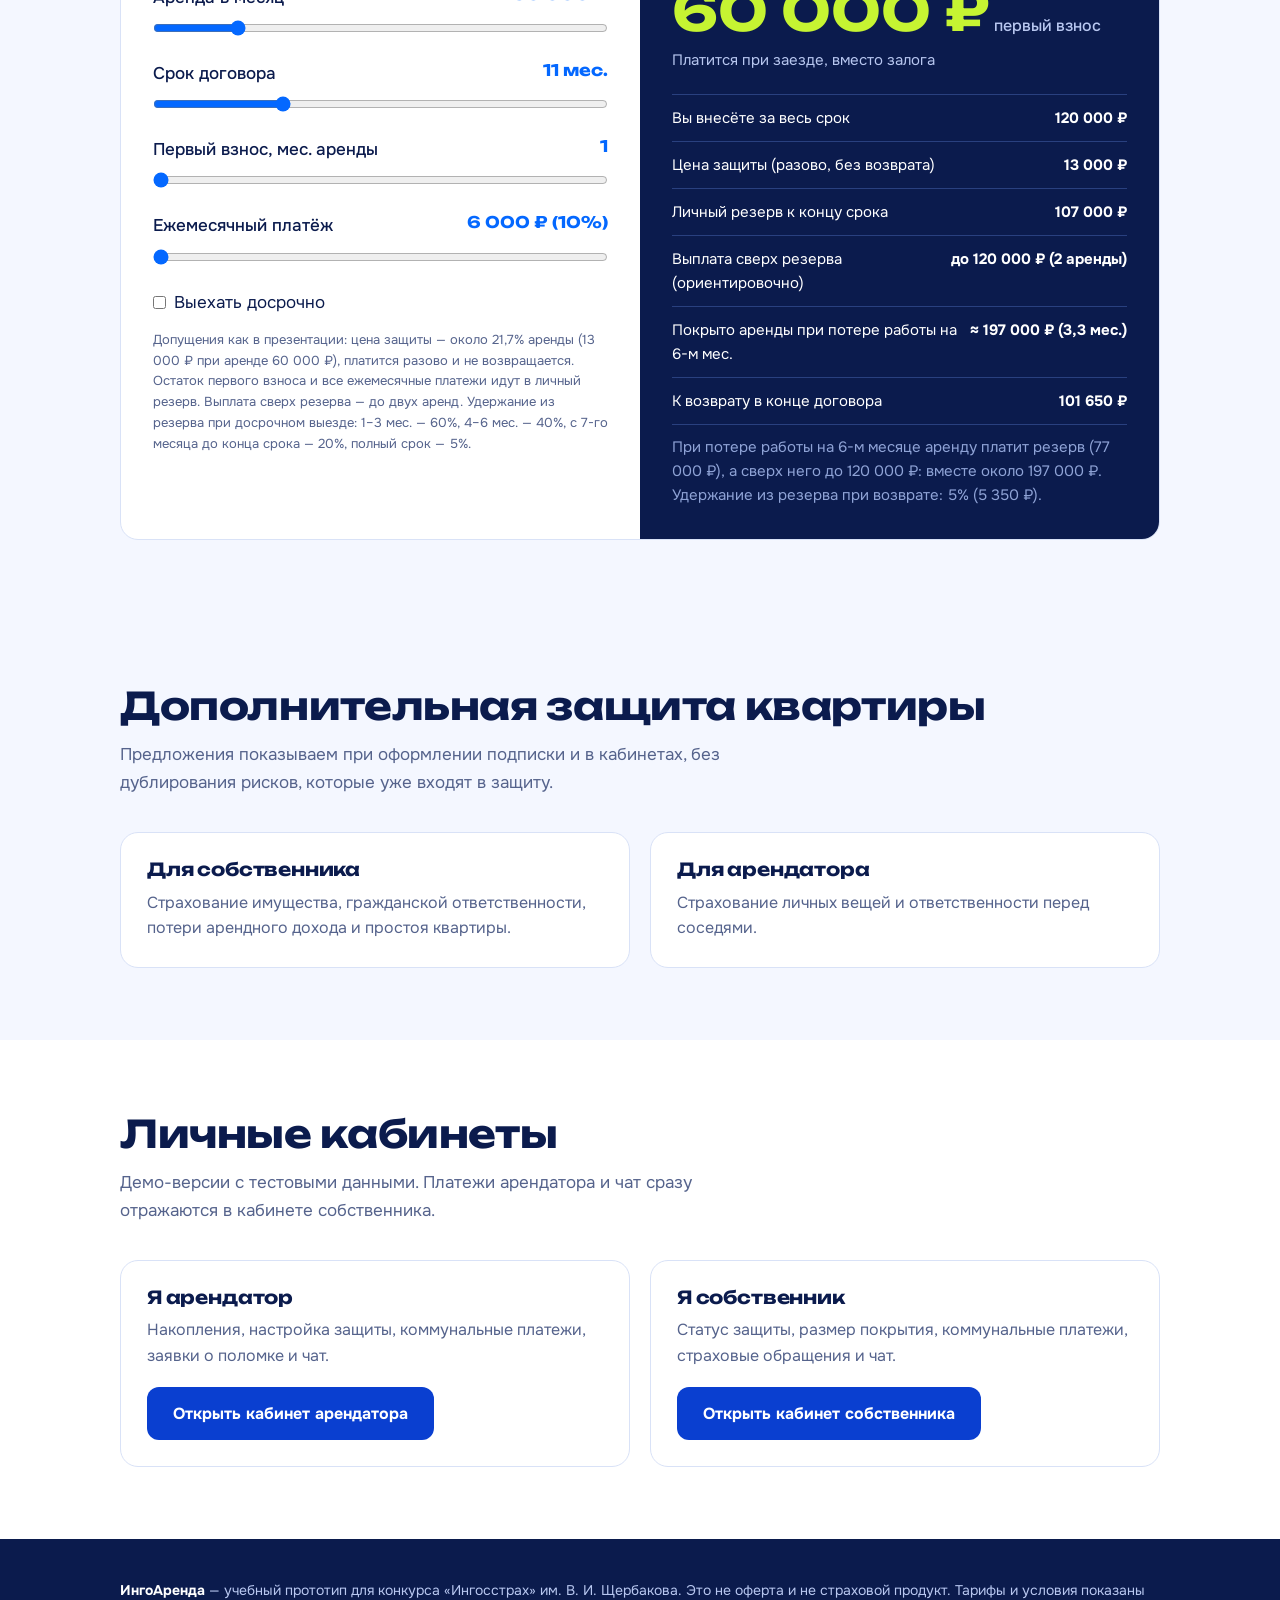
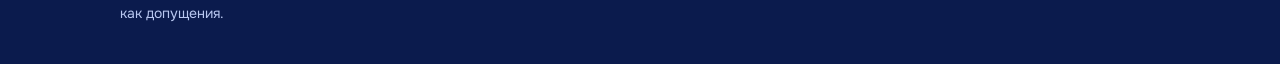
==== commit e4268f38: "Add files via upload" ====
--- a/index.html
+++ b/index.html
@@ -125,17 +125,18 @@
 <div class="hero"><div class="wrap hero-grid">
 <div>
 <h1>Снимайте квартиру безопасно</h1>
-<p>Страхово-накопительная подписка: защищает собственника, а арендатор копит деньги и забирает их, когда договор заканчивается.</p>
+<p>Страховая защита арендного платежа и личный возвратный резерв для работающего нанимателя. Потеряли работу — аренду собственнику платит Ингосстрах, а накопленное вы забираете при выезде.</p>
 <a class="btn" href="#calc">Рассчитать подписку</a>
 <div class="partners">Идея на стыке сервисов <b>Циан</b> и страховых программ <b>Ингосстраха</b></div>
 </div>
 <div class="swap">
-<h3>Квартира за 55 000 ₽ в месяц</h3>
-<div class="row"><span>Классический залог</span><strong>55 000 ₽</strong></div>
-<div class="row new"><span>Взнос при заезде (залог + первый платёж)</span><strong>58 000 ₽</strong></div>
-<div class="row"><span>Ежемесячный платёж</span><strong>3 000 ₽</strong></div>
-<div class="row"><span>Вернётся через 11 месяцев</span><strong>78 100 ₽</strong></div>
-<span class="tag">Расчёт по допущениям калькулятора</span>
+<h3>Квартира за 60 000 ₽ в месяц</h3>
+<div class="row"><span>Классический залог</span><strong>60 000 ₽</strong></div>
+<div class="row new"><span>Первый взнос при заезде</span><strong>60 000 ₽</strong></div>
+<div class="row"><span>Ежемесячный платёж*</span><strong>6 000 ₽</strong></div>
+<div class="row"><span>Вернётся через 11 мес.</span><strong>≈101 650 ₽</strong></div>
+<p class="note" style="margin-top:10px">Из первого взноса 13 000 ₽ — цена защиты, 47 000 ₽ — ваш резерв.<br>* Платёж рассчитывается индивидуально и может быть меньше.</p>
+<span class="tag">Условный расчёт</span>
 </div>
 </div></div>
 
@@ -155,7 +156,7 @@
 <div class="cian-top"><b>ЦИАН</b><div class="srch">Снять квартиру · Москва</div></div>
 <div class="chips"><span class="on">ИнгоАренда</span><span>1 комн.</span><span>до 70 000 ₽</span><span>Метро</span></div>
 <div class="ad"><div class="ph c"></div><div class="tx"><b>68 000 ₽/мес</b><span>1-комн., 34 м², 5/12 эт. · м. Сокол</span></div></div>
-<div class="ad hl"><div class="ph b"></div><div class="pill"><i></i>ИнгоАренда</div><div class="tx"><b>55 000 ₽/мес</b><span>1-комн., 38 м², 8/16 эт. · м. Динамо</span><br><span class="nodep">Подписка 3 000 ₽/мес</span></div></div>
+<div class="ad hl"><div class="ph b"></div><div class="pill"><i></i>ИнгоАренда</div><div class="tx"><b>60 000 ₽/мес</b><span>1-комн., 38 м², 8/16 эт. · м. Динамо</span><br><span class="nodep">Платёж 6 000 ₽/мес</span></div></div>
 <div class="ad"><div class="ph"></div><div class="tx"><b>62 000 ₽/мес</b><span>2-комн., 45 м², 3/9 эт. · м. Аэропорт</span></div></div>
 </div>
 </div>
@@ -167,7 +168,7 @@
 <div class="grid3">
 <div class="card"><h3>Проблема арендатора</h3><p>При заселении он платит первый месяц, залог и иногда комиссию посреднику. Это большая разовая нагрузка, особенно при переезде.</p></div>
 <div class="card"><h3>Проблема собственника</h3><p>Обычный залог покрывает лишь часть возможных потерь. При долгой неуплате, повреждениях или простое квартиры расходы могут оказаться больше.</p></div>
-<div class="card"><h3>Наше решение</h3><p>ИнгоАренда объединяет накопление денег арендатора и страховую защиту собственника в одной подписке.</p></div>
+<div class="card"><h3>Наше решение</h3><p>Страховая защита нанимателя и уверенность для собственника.</p></div>
 </div>
 </div></section>
 
@@ -176,42 +177,45 @@
 <p class="lead">Всё происходит в карточке объявления, без отдельных заявок в страховую.</p>
 <ol class="steps" style="grid-template-columns:repeat(auto-fit,minmax(180px,1fr))">
 <li><b>Выберите квартиру</b>В карточке подходящего объявления есть отметка «Доступна ИнгоАренда».</li>
-<li><b>Настройте подписку</b>Выберите взнос и ежемесячный платёж. Ингосстрах рассчитает условия и размер защиты.</li>
-<li><b>Получите защиту</b>Собственник получает гарантию в пределах покрытия, а вы начинаете копить резерв.</li>
+<li><b>Настройте подписку</b>Внесите первый взнос и выберите ежемесячный платёж. Ингосстрах рассчитает условия.</li>
+<li><b>Получите защиту</b>Собственник видит статус защиты, а вы начинаете копить личный резерв.</li>
 <li><b>Управляйте арендой</b>Следите за накоплениями, меняйте параметры и общайтесь с собственником в кабинете.</li>
 <li><b>Завершите аренду</b>Когда договор закончился, вы забираете накопленную часть денег.</li>
 </ol>
 <div class="grid3" style="margin-top:28px">
-<div class="card"><h3>Защита собственника</h3><p>Страховое покрытие на несколько месяцев аренды. Его размер зависит от вашего платежа и может превышать обычный залог.</p></div>
-<div class="card"><h3>Гибкая подписка</h3><p>Чем больше вы платите в месяц, тем больше Ингосстрах готов застраховать и выплатить, если вы не смогли заплатить за жильё.</p></div>
-<div class="card"><h3>Накопления возвращаются</h3><p>В отличие от обычной страховки, накопленная часть денег возвращается по условиям договора. При досрочном выезде возможно удержание.</p></div>
+<div class="card"><h3>Защита собственника</h3><p>Если вы потеряли работу по покрытой причине, аренду платит резерв, а сверх него Ингосстрах — до двух аренд напрямую собственнику.</p></div>
+<div class="card"><h3>Цена защиты и резерв отдельно</h3><p>Цена защиты платится разово и не возвращается. Остальные деньги идут в ваш личный резерв.</p></div>
+<div class="card"><h3>Резерв возвращается</h3><p>Когда договор закончился, вы забираете резерв за вычетом удержания по шкале. Можно продлить и оставить его в продукте.</p></div>
 </div>
 </div></section>
 
 <section id="calc"><div class="wrap">
 <h2>Калькулятор подписки</h2>
-<p class="lead">Платёж в месяц от 2 000 до 3 000 ₽, но не больше 10% аренды. Доли и тарифы — допущения, их рассчитает Ингосстрах.</p>
+<p class="lead">Первый взнос заменяет залог. Ежемесячный платёж — от 10% до 15% аренды. Цифры ориентировочные, итог рассчитает Ингосстрах.</p>
 <div class="calc">
 <div class="in">
 <label for="rent">Аренда в месяц <span class="val" id="rentV"></span></label>
-<input id="rent" type="range" min="30000" max="200000" step="1000" value="55000">
+<input id="rent" type="range" min="30000" max="200000" step="1000" value="60000">
 <label for="term">Срок договора <span class="val" id="termV"></span></label>
 <input id="term" type="range" min="6" max="24" step="1" value="11">
-<label for="dep">Залог, мес. аренды <span class="val" id="depV"></span></label>
+<label for="dep">Первый взнос, мес. аренды <span class="val" id="depV"></span></label>
 <input id="dep" type="range" min="1" max="2" step="1" value="1">
 <label for="pay">Ежемесячный платёж <span class="val" id="payV"></span></label>
-<input id="pay" type="range" min="2000" max="3000" step="100" value="3000">
-<label style="display:flex;gap:8px;align-items:center;font-weight:400"><input type="checkbox" id="early"> Закрыть договор досрочно, на середине срока</label>
-<p class="note">Допущения: 70% ежемесячного платежа идёт в накопление, 30% — стоимость защиты. Покрытие — 1 месяц аренды на каждые 1 000 ₽ платежа. Удержание при досрочном закрытии — 20% накопленной части платежей.</p>
+<input id="pay" type="range" min="6000" max="9000" step="500" value="6000">
+<label style="display:flex;gap:8px;align-items:center;font-weight:400"><input type="checkbox" id="early"> Выехать досрочно</label>
+<div id="exitBox" hidden style="margin-top:14px"><label for="exitM">Выезд через <span class="val" id="exitV"></span></label>
+<input id="exitM" type="range" min="1" max="10" step="1" value="2"></div>
+<p class="note">Допущения как в презентации: цена защиты — около 21,7% аренды (13 000 ₽ при аренде 60 000 ₽), платится разово и не возвращается. Остаток первого взноса и все ежемесячные платежи идут в личный резерв. Выплата сверх резерва — до двух аренд. Удержание из резерва при досрочном выезде: 1–3 мес. — 60%, 4–6 мес. — 40%, с 7-го месяца до конца срока — 20%, полный срок — 5%.</p>
 </div>
 <div class="out" aria-live="polite">
-<div class="big"><span id="init">0</span> ₽<small> при заезде</small></div>
-<p>Залог плюс первый ежемесячный платёж</p>
+<div class="big"><span id="init">0</span> ₽<small> первый взнос</small></div>
+<p>Платится при заезде, вместо залога</p>
 <div class="kv">
 <div><span>Вы внесёте за весь срок</span><b id="total"></b></div>
-<div><span>Накопительная часть</span><b id="save"></b></div>
-<div><span>Стоимость страховой защиты</span><b id="cost"></b></div>
-<div><span>Страховое покрытие</span><b id="cov"></b></div>
+<div><span>Цена защиты (разово, без возврата)</span><b id="cost"></b></div>
+<div><span>Личный резерв к концу срока</span><b id="save"></b></div>
+<div><span>Выплата сверх резерва (ориентировочно)</span><b id="cov"></b></div>
+<div><span>Покрыто аренды при потере работы на 6-м мес.</span><b id="loss"></b></div>
 <div><span id="retL">К возврату в конце договора</span><b id="ret"></b></div>
 </div>
 <p class="note" id="verdict"></p>
@@ -227,7 +231,7 @@
 <p class="lead">Предложения показываем при оформлении подписки и в кабинетах, без дублирования рисков, которые уже входят в защиту.</p>
 <div class="grid3 two">
 <div class="card"><h3>Для собственника</h3><p>Страхование имущества, гражданской ответственности, потери арендного дохода и простоя квартиры.</p></div>
-<div class="card"><h3>Для арендатора</h3><p>Страхование личных вещей, ответственности перед соседями и финансовых рисков при потере работы.</p></div>
+<div class="card"><h3>Для арендатора</h3><p>Страхование личных вещей и ответственности перед соседями.</p></div>
 </div>
 </div></section>
 
@@ -245,26 +249,32 @@
 
 <script>
 const $=id=>document.getElementById(id);
-const SAVE=0.7, PEN=0.2;
+const PROT=13000/60000, PAYOUT=2, LOSS_M=6; // допущения из презентации (слайды 11, 33–35)
 const fmt=n=>Math.round(n).toLocaleString('ru-RU').replace(/\u00a0/g,' ')+' ₽';
+// шкала удержания из резерва (слайд 33): 1–3 мес. 60%, 4–6 мес. 40%, 7 мес. и до конца срока 20%, полный срок 5%
+const feeRate=(done,term)=>done>=term?0.05:done<=3?0.6:done<=6?0.4:0.2;
 function calc(){
-  const rent=+$('rent').value, term=+$('term').value, dep=+$('dep').value;
-  const maxPay=Math.min(3000,Math.floor(rent*0.1/100)*100);
-  $('pay').max=maxPay; if(+$('pay').value>maxPay) $('pay').value=maxPay;
-  const pay=+$('pay').value, early=$('early').checked;
-  const n=early?Math.ceil(term/2):term, deposit=dep*rent;
-  const saved=deposit+SAVE*pay*n, ret=early?deposit+SAVE*pay*n*(1-PEN):saved;
-  const covM=pay/1000;
+  const rent=+$('rent').value, term=+$('term').value, dep=+$('dep').value, early=$('early').checked;
+  const pay=$('pay'); pay.min=Math.ceil(rent*0.10/500)*500; pay.max=Math.floor(rent*0.15/500)*500; // 10–15% аренды
+  if(+pay.value>+pay.max) pay.value=pay.max; if(+pay.value<+pay.min) pay.value=pay.min;
+  const ex=$('exitM'); ex.max=term-1; if(+ex.value>+ex.max) ex.value=ex.max;
+  $('exitBox').hidden=!early;
+  const m=+pay.value, first=dep*rent, prot=Math.round(rent*PROT); // цена защиты без округления до тысяч (A3)
+  const done=early?+ex.value:term, fee=feeRate(done,term);
+  const reserve=first-prot+m*(done-1);
+  const lossRes=first-prot+m*(LOSS_M-1), lossTot=lossRes+PAYOUT*rent; // потеря работы на 6-м месяце (слайд 34)
   $('rentV').textContent=fmt(rent); $('termV').textContent=term+' мес.';
-  $('depV').textContent=dep; $('payV').textContent=fmt(pay);
-  $('init').textContent=Math.round(deposit+pay).toLocaleString('ru-RU');
-  $('total').textContent=fmt(deposit+pay*n);
-  $('save').textContent=fmt(saved);
-  $('cost').textContent=fmt((1-SAVE)*pay*n);
-  $('cov').textContent='до '+covM.toFixed(1).replace('.',',')+' мес. ('+fmt(rent*covM)+')';
-  $('retL').textContent=early?'К возврату при досрочном закрытии':'К возврату в конце договора';
-  $('ret').textContent=fmt(ret);
-  $('verdict').textContent='Платёж составляет '+(pay/rent*100).toFixed(1).replace('.',',')+'% аренды. Чем он больше, тем выше покрытие.'+(early?' Удержание при досрочном закрытии: '+fmt(SAVE*pay*n*PEN)+'.':'');
+  $('depV').textContent=dep; $('payV').textContent=fmt(m)+' ('+Math.round(m/rent*100)+'%)';
+  $('exitV').textContent=ex.value+' мес.';
+  $('init').textContent=Math.round(first).toLocaleString('ru-RU');
+  $('total').textContent=fmt(first+m*(done-1));
+  $('cost').textContent=fmt(prot);
+  $('save').textContent=fmt(reserve);
+  $('cov').textContent='до '+fmt(PAYOUT*rent)+' (2 аренды)';
+  $('loss').textContent='≈ '+fmt(lossTot)+' ('+(lossTot/rent).toFixed(1).replace('.',',')+' мес.)';
+  $('retL').textContent=early?'К возврату при выезде через '+done+' мес.':'К возврату в конце договора';
+  $('ret').textContent=fmt(reserve*(1-fee));
+  $('verdict').textContent='При потере работы на '+LOSS_M+'-м месяце аренду платит резерв ('+fmt(lossRes)+'), а сверх него до '+fmt(PAYOUT*rent)+': вместе около '+fmt(lossTot)+'. Удержание из резерва при возврате: '+Math.round(fee*100)+'% ('+fmt(reserve*fee)+').';
 }
 document.querySelectorAll('.in input').forEach(e=>e.addEventListener('input',calc));
 calc();
